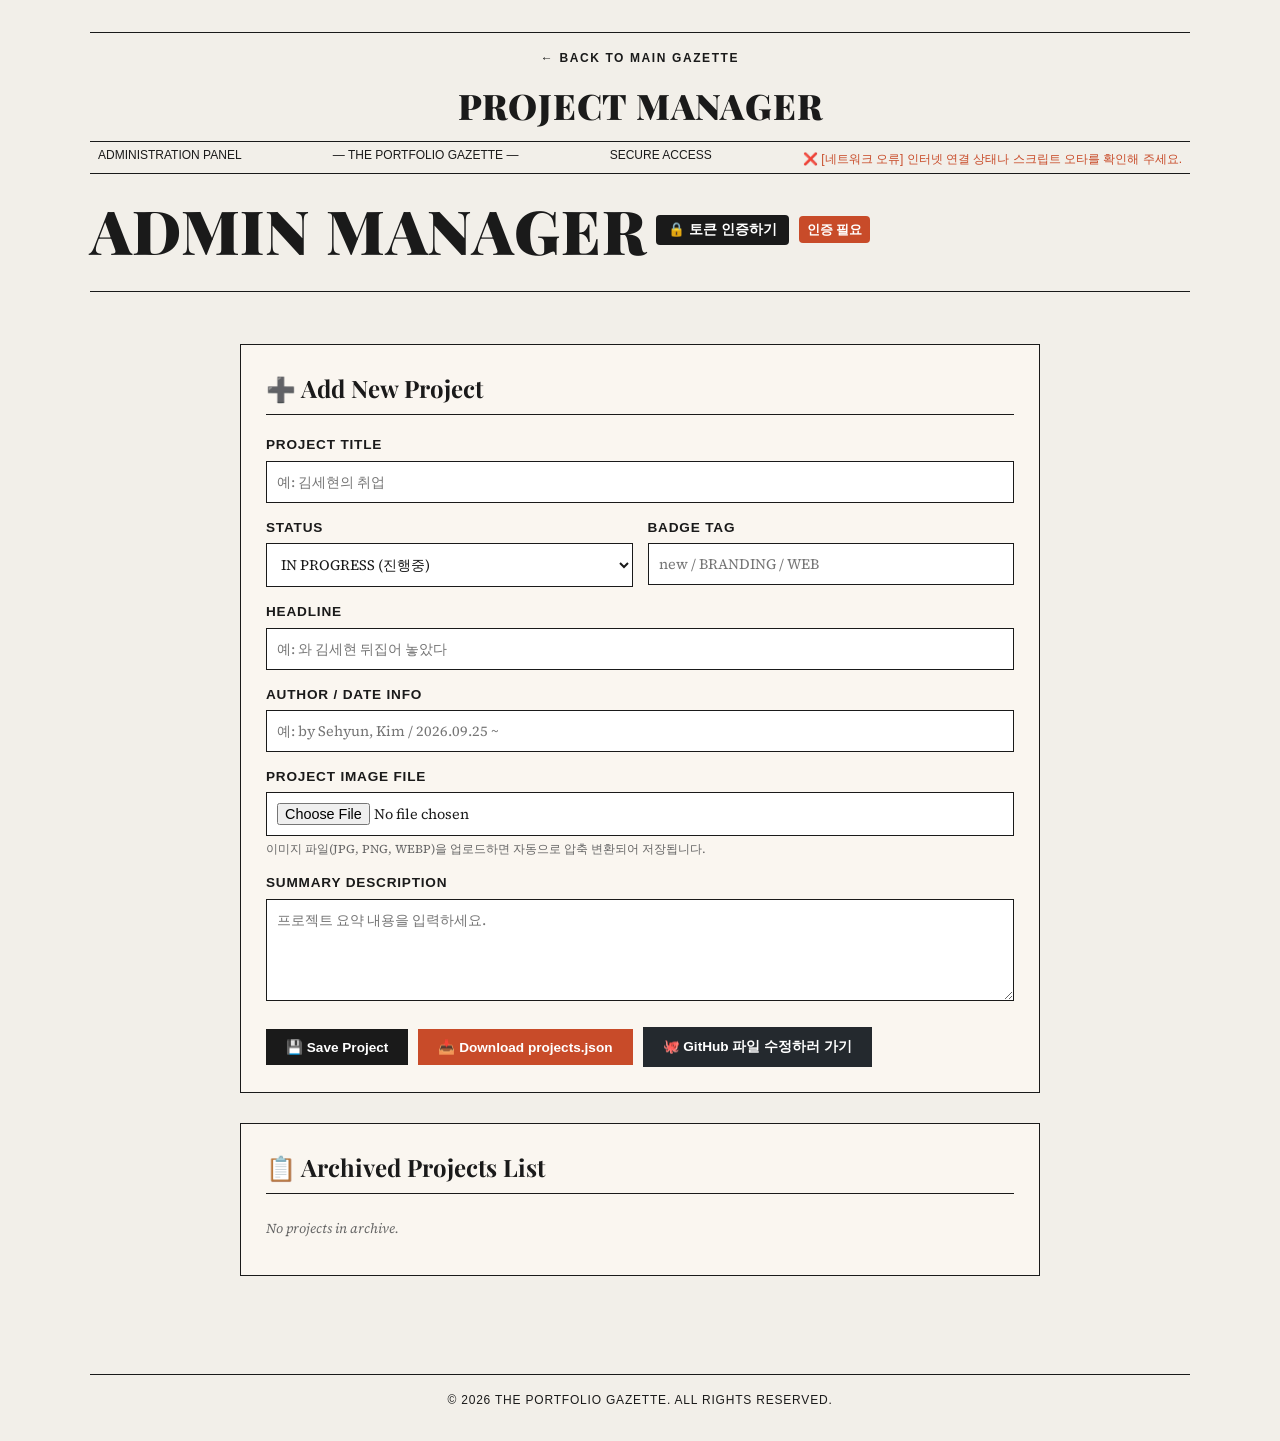
==== admin.html @ 23e29370 "Update admin.html" ====
<!DOCTYPE html>
<html lang="ko">
<head>
  <meta charset="UTF-8">
  <meta name="viewport" content="width=device-width, initial-scale=1.0">
  <title>Admin - THE PORTFOLIO GAZETTE</title>
  <!-- 기존 스타일 파일 연동 -->
  <link rel="stylesheet" href="styles/style.css">
  
  <!-- Google Fonts 연결 -->
  <link rel="preconnect" href="https://fonts.googleapis.com">
  <link rel="preconnect" href="https://fonts.gstatic.com" crossorigin>
  <link href="https://fonts.googleapis.com/css2?family=Playfair+Display:ital,wght@0,400..900;1,400..900&family=Source+Serif+4:ital,opsz,wght@0,8..60,300..800;1,8..60,300..800&display=swap" rel="stylesheet">
</head>
<body>
  <div class="gazette-container">
    <!-- 상단 헤더 -->
    <header class="gazette-header">
      <nav class="top-nav">
        <a href="index.html">&larr; BACK TO MAIN GAZETTE</a>
      </nav>
      <h1 class="main-title" style="font-size: 2.2rem;">PROJECT MANAGER</h1>
      <div class="header-meta-bar">
        <span>ADMINISTRATION PANEL</span>
        <span>— THE PORTFOLIO GAZETTE —</span>
        <span>SECURE ACCESS</span>
        <!-- admin.html 적절한 위치에 추가 -->
        <div id="debug-log" class="form-help-text">연동 상태 확인 중...</div>
      </div>
      <!-- 제목 옆에 자물쇠 인증 버튼 추가 -->
      <div style="display: flex; align-items: center; gap: 10px; margin-top: 10px;">
        <h1 class="main-title" style="margin: 0;">ADMIN MANAGER</h1>
        <button type="button" id="auth-lock-btn" class="btn" style="background: #1a1a1a; color: #fff; padding: 6px 12px; font-size: 0.85rem; border-radius: 4px; cursor: pointer;">
          🔒 토큰 인증하기
        </button>
        <span id="auth-status-badge" style="font-size: 0.8rem; padding: 4px 8px; border-radius: 4px; background: #c84b29; color: #fff; font-weight: bold;">
          인증 필요
        </span>
      </div>
    </header>

    <main class="admin-main">
      <!-- 프로젝트 추가 카드 -->
      <section class="admin-card">
        <h2 style="font-family: 'Playfair Display', serif; margin-bottom: 20px; border-bottom: 1px solid #1a1a1a; padding-bottom: 8px;">➕ Add New Project</h2>
        <form id="project-form">
          <div class="form-group">
            <label>Project Title</label>
            <input type="text" id="p-title" required placeholder="예: 김세현의 취업">
          </div>

          <div style="display:grid; grid-template-columns: 1fr 1fr; gap: 15px;">
            <div class="form-group">
              <label>Status</label>
              <select id="p-status">
                <option value="IN PROGRESS">IN PROGRESS (진행중)</option>
                <option value="COMPLETED">COMPLETED (완료)</option>
                <option value="DROPPED">DROPPED (폐기)</option>
              </select>
            </div>
            <div class="form-group">
              <label>Badge Tag</label>
              <input type="text" id="p-tag" placeholder="new / BRANDING / WEB">
            </div>
          </div>

          <div class="form-group">
            <label>Headline</label>
            <input type="text" id="p-headline" required placeholder="예: 와 김세현 뒤집어 놓았다">
          </div>

          <div class="form-group">
            <label>Author / Date Info</label>
            <input type="text" id="p-author" placeholder="예: by Sehyun, Kim / 2026.09.25 ~">
          </div>

          <!-- 기존 URL 입력 필드 대신 아래 파일 업로드 필드로 교체 -->
         <div class="form-group">
          <label for="p-image-file">Project Image File</label>
          <input type="file" id="p-image-file" accept="image/*" required>
          <small class="form-help-text">이미지 파일(JPG, PNG, WEBP)을 업로드하면 자동으로 압축 변환되어 저장됩니다.</small>
        </div>

          <div class="form-group">
            <label>Summary Description</label>
            <textarea id="p-summary" rows="4" required placeholder="프로젝트 요약 내용을 입력하세요."></textarea>
          </div>

          <div class="btn-group">
            <button type="submit" class="btn-black">💾 Save Project</button>
            <button type="button" id="export-json-btn" class="btn-orange">📥 Download projects.json</button>
            <!-- 🐙 본인의 깃허브 주소로 변경해 주세요 -->
            <a href="https://github.com/본인깃허브아이디/저장소이름/blob/main/projects.json" target="_blank" class="btn-github">🐙 GitHub 파일 수정하러 가기</a>
          </div>
        </form>
      </section>

      <!-- 기존 프로젝트 리스트 섹션 -->
      <section class="admin-card">
        <h2 style="font-family: 'Playfair Display', serif; margin-bottom: 15px; border-bottom: 1px solid #1a1a1a; padding-bottom: 8px;">📋 Archived Projects List</h2>
        <div id="admin-projects-list">
          <!-- js/admin.js가 리스트를 자동으로 채워줍니다 -->
        </div>
      </section>
    </main>

    <footer class="gazette-footer">
      <p>&copy; 2026 THE PORTFOLIO GAZETTE. ALL RIGHTS RESERVED.</p>
    </footer>
  </div>

  <script src="js/admin.js"></script>
</body>
</html>
---- styles/style.css ----
/* 기본 스타일 리셋 */
* {
    margin: 0;
    padding: 0;
    box-sizing: border-box;
}

/* 배경색 및 기본 폰트 설정 (신문 종이 느낌) */
body {
    background-color: #f2efe9;
    color: #1a1a1a;
    font-family: 'Source Serif 4', Georgia, serif;
    line-height: 1.5;
    padding: 2rem 1rem;
}

.gazette-container {
    max-width: 1100px;
    margin: 0 auto;
    background-color: #f2efe9;
}

/* 상단 네비게이션 */
.top-nav {
    display: flex;
    justify-content: center;
    gap: 2.5rem;
    padding-bottom: 0.8rem;
    font-family: sans-serif;
    font-size: 0.75rem;
    font-weight: 600;
    letter-spacing: 0.1rem;
}

.top-nav a {
    color: #1a1a1a;
    text-decoration: none;
}

.top-nav a:hover {
    text-decoration: underline;
}

/* 메인 타이틀 & 신문 헤더 */
.gazette-header {
    text-align: center;
    border-top: 1.5px solid #1a1a1a;
    border-bottom: 1.5px solid #1a1a1a;
    padding: 1rem 0;
    margin-bottom: 2rem;
}

.main-title {
    font-family: 'Playfair Display', serif;
    font-size: clamp(2rem, 5vw, 3.8rem);
    font-weight: 900;
    letter-spacing: 0.05rem;
    text-transform: uppercase;
    margin-bottom: 0.5rem;
}

.header-meta-bar {
    display: flex;
    justify-content: space-between;
    border-top: 1px solid #1a1a1a;
    border-bottom: 1px solid #1a1a1a;
    padding: 0.3rem 0.5rem;
    font-size: 0.75rem;
    font-family: sans-serif;
    text-transform: uppercase;
}

/* 메인 그리드 레이아웃 (2컬럼) */
.gazette-body {
    display: grid;
    grid-template-columns: 2fr 1fr;
    gap: 2rem;
}

/* 구분선 */
.divider {
    border: 0;
    border-top: 1px solid #ccc;
    margin: 1.5rem 0;
}

/* 프로젝트 카드리스트 */
.project-card {
    margin-bottom: 2.5rem;
    border-bottom: 1px solid #1a1a1a;
    padding-bottom: 1.5rem;
}

.project-header-bar {
    display: flex;
    justify-content: space-between;
    align-items: center;
    border-bottom: 1px solid #1a1a1a;
    padding-bottom: 0.3rem;
    margin-bottom: 1rem;
    font-weight: bold;
    font-size: 0.9rem;
}

/* 이미지 & 텍스트 나란히 배치 */
.project-content {
    display: flex;
    gap: 1.5rem;
}

.image-box {
    width: 45%;
    flex-shrink: 0;
}

.placeholder-icon {
    width: 100%;
    height: 180px;
    background-color: #dedad2;
    display: flex;
    align-items: center;
    justify-content: center;
    font-size: 2rem;
    color: #888;
    margin-bottom: 0.8rem;
}

.sub-tags {
    font-size: 0.75rem;
}

.date-info {
    margin-top: 0.5rem;
    color: #555;
    font-family: sans-serif;
    font-size: 0.7rem;
}

/* 배지 공통 스타일 */
.badge {
    color: #fff;
    padding: 0.15rem 0.6rem;
    border-radius: 10px;
    font-size: 0.65rem;
    font-family: sans-serif;
    font-weight: 700;
    letter-spacing: 0.05rem;
}

.badge-branding { background-color: #c84b29; }
.badge-editorial { background-color: #c84b29; }
.badge-web { background-color: #c84b29; }
.badge-featured { background-color: #c84b29; }

/* 텍스트 영역 */
.text-box {
    flex-grow: 1;
}

.text-box h2, .widget-text h3 {
    font-family: 'Playfair Display', serif;
    font-size: 1.6rem;
    line-height: 1.2;
    margin-bottom: 0.4rem;
}

.author {
    font-size: 0.8rem;
    font-style: italic;
    margin-bottom: 0.8rem;
    color: #444;
}

.excerpt {
    font-size: 0.85rem;
    color: #222;
    margin-bottom: 0.8rem;
    text-align: justify;
}

.read-more {
    display: inline-block;
    font-size: 0.8rem;
    font-family: sans-serif;
    font-weight: bold;
    color: #1a1a1a;
    text-decoration: none;
    margin-top: 0.5rem;
}

.read-more:hover {
    text-decoration: underline;
}

/* 사이드바 */
.sidebar-column {
    border-left: 1px solid #1a1a1a;
    padding-left: 1.5rem;
}

.sidebar-widget h4 {
    font-family: 'Playfair Display', serif;
    font-size: 1.2rem;
    margin-bottom: 0.5rem;
}

.link-list, .contact-links {
    list-style: none;
    font-size: 0.8rem;
    margin: 0.8rem 0;
}

.link-list li, .contact-links li {
    margin-bottom: 0.3rem;
}

.link-list a, .contact-links a {
    color: #1a1a1a;
    text-decoration: none;
}

.link-list a:hover, .contact-links a:hover {
    text-decoration: underline;
}

/* 푸터 */
.gazette-footer {
    margin-top: 3rem;
    border-top: 1px solid #1a1a1a;
    padding-top: 1rem;
    text-align: center;
    font-family: sans-serif;
    font-size: 0.75rem;
    letter-spacing: 0.05rem;
}

/* 반응형 설정 (모바일 환경) */
@media (max-width: 768px) {
    .gazette-body {
        grid-template-columns: 1fr;
    }
    
    .project-content {
        flex-direction: column;
    }
    
    .image-box {
        width: 100%;
    }
    
    .sidebar-column {
        border-left: none;
        border-top: 1.5px solid #1a1a1a;
        padding-left: 0;
        padding-top: 2rem;
    }
}
/* 🔍 신문 인덱스 스타일 필터 및 검색 바 */
.gazette-filter-bar {
    border-top: 2px solid #1a1a1a;
    border-bottom: 1px solid #1a1a1a;
    padding: 0.8rem 1rem;
    margin-bottom: 2rem;
    background-color: #f2efe9;
    display: flex;
    justify-content: space-between;
    align-items: center;
    flex-wrap: wrap;
    gap: 1rem;
}

.filter-title {
    font-size: 0.75rem;
    font-weight: 700;
    letter-spacing: 0.1rem;
    text-transform: uppercase;
    font-family: sans-serif;
    color: #1a1a1a;
}

.filter-controls {
    display: flex;
    gap: 0.5rem;
    align-items: center;
    flex-wrap: wrap;
}

.filter-select, .filter-input {
    padding: 0.3rem 0.6rem;
    border: 1px solid #1a1a1a;
    background: #faf6f0;
    font-family: 'Source Serif 4', Georgia, serif;
    font-size: 0.75rem;
    color: #1a1a1a;
    outline: none;
}

.filter-input {
    width: 140px;
}

.filter-select:hover, .filter-input:focus {
    background: #ffffff;
}
/* --- Admin Page Styles --- */
.admin-main {
    max-width: 800px;
    margin: 0 auto;
    padding: 20px 0;
}

.admin-card {
    background: #faf6f0;
    border: 1.5px solid #1a1a1a;
    padding: 25px;
    margin-bottom: 30px;
}

.form-group {
    margin-bottom: 15px;
}

.form-group label {
    display: block;
    font-weight: bold;
    font-size: 0.85rem;
    margin-bottom: 5px;
    font-family: sans-serif;
    text-transform: uppercase;
    letter-spacing: 0.05rem;
}

.form-group input, 
.form-group select, 
.form-group textarea {
    width: 100%;
    padding: 10px;
    border: 1px solid #1a1a1a;
    background: #fff;
    font-family: 'Source Serif 4', Georgia, serif;
    font-size: 0.9rem;
    color: #1a1a1a;
    outline: none;
}

.btn-group {
    display: flex;
    gap: 10px;
    flex-wrap: wrap;
    align-items: center;
    margin-top: 20px;
}

.btn-black {
    padding: 10px 20px;
    background: #1a1a1a;
    color: #fff;
    border: none;
    cursor: pointer;
    font-weight: bold;
    font-family: sans-serif;
    font-size: 0.85rem;
}

.btn-orange {
    padding: 10px 20px;
    background: #c84b29;
    color: #fff;
    border: none;
    cursor: pointer;
    font-weight: bold;
    font-family: sans-serif;
    font-size: 0.85rem;
}

.btn-github {
    padding: 10px 20px;
    background: #24292e;
    color: #fff;
    text-decoration: none;
    font-weight: bold;
    font-size: 0.85rem;
    display: inline-block;
    font-family: sans-serif;
}
/* ==========================================
   Detail & Edit Page Custom Styles
   ========================================== */

/* Header & Back Link */
.detail-header {
  padding: 20px;
  border-bottom: 2px solid #1a1a1a;
  margin-bottom: 30px;
}

.back-link {
  text-decoration: none;
  color: #1a1a1a;
  font-weight: bold;
}

/* Detail Main Layout */
.detail-main {
  max-width: 800px;
  margin: 0 auto;
  padding: 0 20px;
}

.detail-meta {
  display: flex;
  gap: 10px;
  align-items: center;
  margin-bottom: 10px;
}

.meta-date {
  font-size: 0.85rem;
  color: #666;
}

.detail-headline {
  font-family: 'Playfair Display', serif;
  font-size: 2.2rem;
  margin-bottom: 8px;
}

.detail-author {
  font-style: italic;
  color: #555;
  margin-bottom: 20px;
}

.detail-image-box {
  margin-bottom: 25px;
}

.detail-image {
  width: 100%;
  max-height: 450px;
  object-fit: cover;
  border-radius: 4px;
  filter: sepia(10%);
}

.detail-summary {
  font-family: 'Source Serif 4', Georgia, serif;
  font-size: 1.1rem;
  line-height: 1.8;
  color: #222;
  white-space: pre-line;
}

/* Edit & Admin Page Elements */
.image-preview-container {
  margin-bottom: 10px;
}

.image-preview {
  max-width: 200px;
  height: auto;
  border-radius: 4px;
  border: 1px solid #d8d2c6;
  display: block;
}

.form-help-text {
  color: #666;
  font-size: 0.75rem;
  display: block;
  margin-top: 4px;
}

.badge-tag-default {
  background: #1a1a1a;
  color: #fff;
}

.badge-status-default {
  background: #c84b29;
  color: #fff;
}
/* ==========================================
   Edit Page Centralized Custom Styles
   ========================================== */

/* Title & Main Container */
.edit-title {
  font-size: 2.2rem;
}

.edit-main {
  max-width: 800px;
  margin: 0 auto;
  padding: 20px 0;
}

.edit-card {
  background: #faf6f0;
  border: 1px solid #1a1a1a;
  padding: 25px;
}

.edit-card-title {
  font-family: 'Playfair Display', serif;
  margin-bottom: 20px;
}

/* Form Elements */
.form-group {
  margin-bottom: 15px;
}

.form-label {
  display: block;
  font-weight: bold;
  font-size: 0.85rem;
  margin-bottom: 5px;
  color: #1a1a1a;
}

.form-input,
.form-select,
.form-textarea {
  width: 100%;
  padding: 10px;
  border: 1px solid #ccc;
  background: #fff;
  font-family: inherit;
  font-size: 0.9rem;
  box-sizing: border-box;
}

.form-file-input {
  display: block;
  width: 100%;
  font-size: 0.85rem;
}

.form-grid-2 {
  display: grid;
  grid-template-columns: 1fr 1fr;
  gap: 15px;
  margin-bottom: 15px;
}

.form-help-text {
  color: #666;
  font-size: 0.75rem;
  display: block;
  margin-top: 4px;
}

/* Image Preview */
.image-preview-container {
  margin-bottom: 10px;
}

.image-preview {
  max-width: 200px;
  height: auto;
  border-radius: 4px;
  border: 1px solid #d8d2c6;
  display: block;
}

/* Buttons */
.form-btn-group {
  display: flex;
  gap: 10px;
  margin-top: 20px;
}

.btn {
  padding: 10px 20px;
  font-weight: bold;
  font-size: 0.9rem;
  text-decoration: none;
  display: inline-block;
  text-align: center;
  cursor: pointer;
  border: none;
}

.btn-primary {
  background: #1a1a1a;
  color: #fff;
}

.btn-secondary {
  background: #ccc;
  color: #1a1a1a;
}
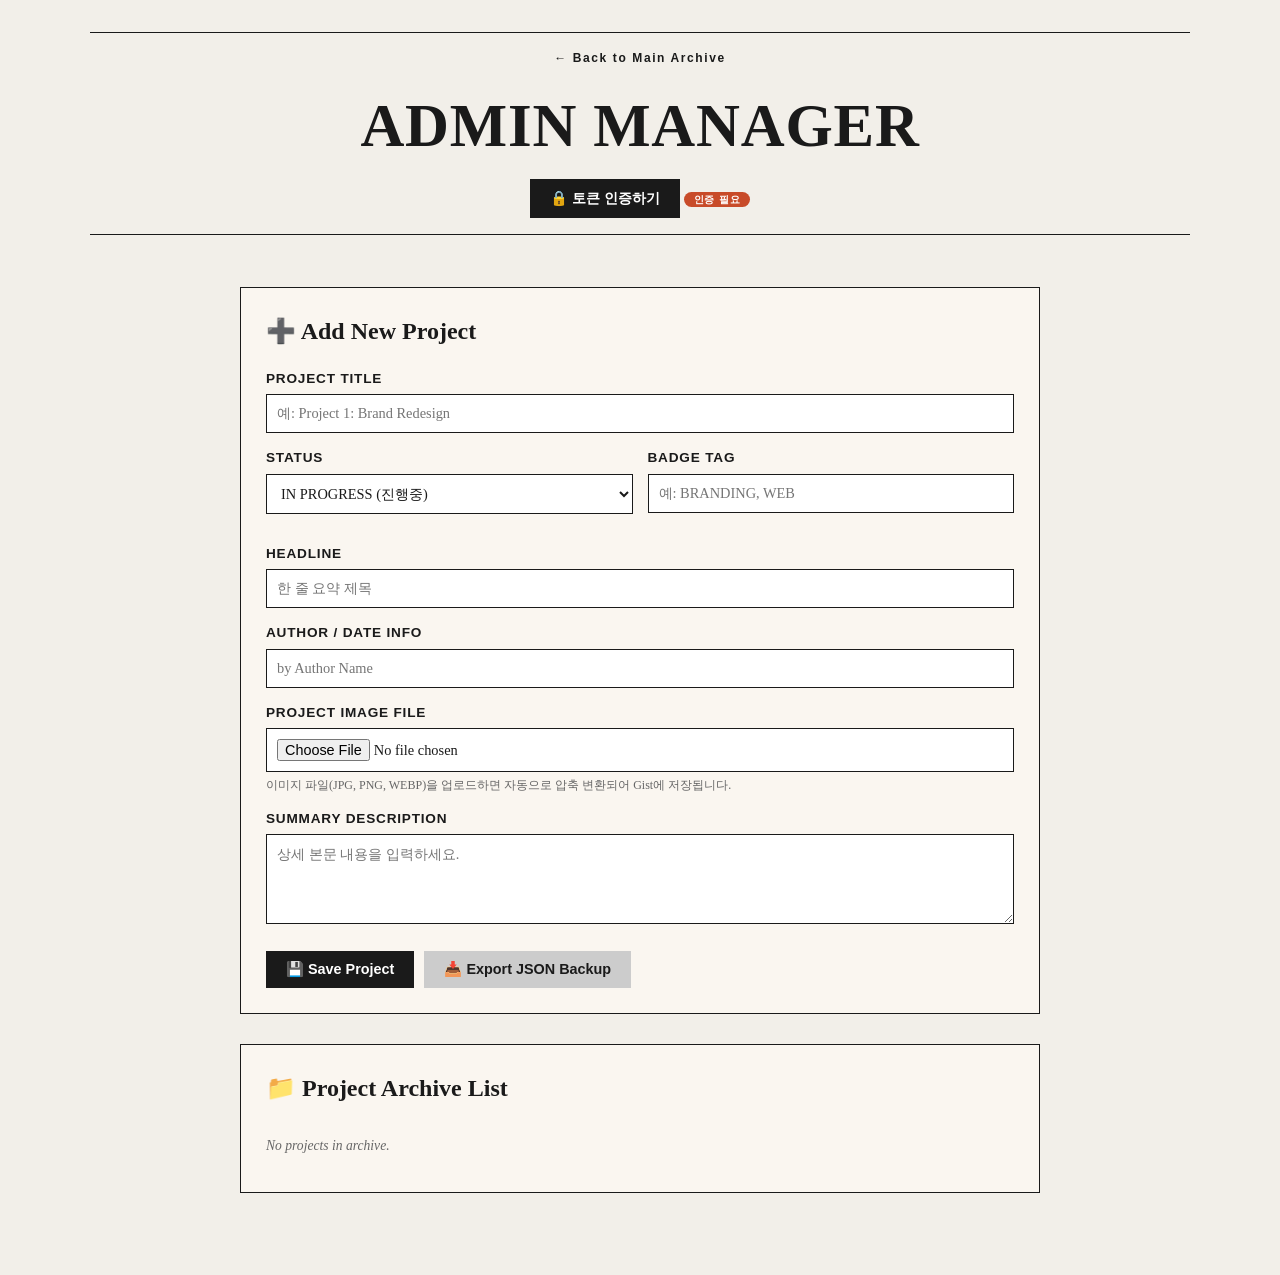
==== commit 4628fc7b: "Update admin.html" ====
--- a/admin.html
+++ b/admin.html
@@ -3,110 +3,93 @@
 <head>
   <meta charset="UTF-8">
   <meta name="viewport" content="width=device-width, initial-scale=1.0">
-  <title>Admin - THE PORTFOLIO GAZETTE</title>
-  <!-- 기존 스타일 파일 연동 -->
+  <title>Admin Manager - THE PORTFOLIO GAZETTE</title>
   <link rel="stylesheet" href="styles/style.css">
-  
-  <!-- Google Fonts 연결 -->
-  <link rel="preconnect" href="https://fonts.googleapis.com">
-  <link rel="preconnect" href="https://fonts.gstatic.com" crossorigin>
-  <link href="https://fonts.googleapis.com/css2?family=Playfair+Display:ital,wght@0,400..900;1,400..900&family=Source+Serif+4:ital,opsz,wght@0,8..60,300..800;1,8..60,300..800&display=swap" rel="stylesheet">
 </head>
 <body>
   <div class="gazette-container">
-    <!-- 상단 헤더 -->
     <header class="gazette-header">
       <nav class="top-nav">
-        <a href="index.html">&larr; BACK TO MAIN GAZETTE</a>
+        <a href="index.html" class="back-link">&larr; Back to Main Archive</a>
       </nav>
-      <h1 class="main-title" style="font-size: 2.2rem;">PROJECT MANAGER</h1>
-      <div class="header-meta-bar">
-        <span>ADMINISTRATION PANEL</span>
-        <span>— THE PORTFOLIO GAZETTE —</span>
-        <span>SECURE ACCESS</span>
-        <!-- admin.html 적절한 위치에 추가 -->
-        <div id="debug-log" class="form-help-text">연동 상태 확인 중...</div>
-      </div>
-      <!-- 제목 옆에 자물쇠 인증 버튼 추가 -->
-      <div style="display: flex; align-items: center; gap: 10px; margin-top: 10px;">
-        <h1 class="main-title" style="margin: 0;">ADMIN MANAGER</h1>
-        <button type="button" id="auth-lock-btn" class="btn" style="background: #1a1a1a; color: #fff; padding: 6px 12px; font-size: 0.85rem; border-radius: 4px; cursor: pointer;">
-          🔒 토큰 인증하기
-        </button>
-        <span id="auth-status-badge" style="font-size: 0.8rem; padding: 4px 8px; border-radius: 4px; background: #c84b29; color: #fff; font-weight: bold;">
-          인증 필요
-        </span>
+      
+      <!-- 상단 제목 및 토큰 인증 버튼 영역 -->
+      <div class="admin-auth-header">
+        <h1 class="main-title">ADMIN MANAGER</h1>
+        <div class="auth-btn-wrapper">
+          <button type="button" id="auth-lock-btn" class="btn btn-primary">
+            🔒 토큰 인증하기
+          </button>
+          <span id="auth-status-badge" class="badge auth-status-inactive">
+            인증 필요
+          </span>
+        </div>
       </div>
     </header>
 
     <main class="admin-main">
       <!-- 프로젝트 추가 카드 -->
       <section class="admin-card">
-        <h2 style="font-family: 'Playfair Display', serif; margin-bottom: 20px; border-bottom: 1px solid #1a1a1a; padding-bottom: 8px;">➕ Add New Project</h2>
-        <form id="project-form">
+        <h2 class="edit-card-title">➕ Add New Project</h2>
+
+        <form id="project-form" class="admin-form">
           <div class="form-group">
-            <label>Project Title</label>
-            <input type="text" id="p-title" required placeholder="예: 김세현의 취업">
+            <label for="p-title" class="form-label">Project Title</label>
+            <input type="text" id="p-title" class="form-input" required placeholder="예: Project 1: Brand Redesign">
           </div>
 
-          <div style="display:grid; grid-template-columns: 1fr 1fr; gap: 15px;">
+          <div class="form-grid-2">
             <div class="form-group">
-              <label>Status</label>
-              <select id="p-status">
+              <label for="p-status" class="form-label">Status</label>
+              <select id="p-status" class="form-select">
                 <option value="IN PROGRESS">IN PROGRESS (진행중)</option>
                 <option value="COMPLETED">COMPLETED (완료)</option>
                 <option value="DROPPED">DROPPED (폐기)</option>
               </select>
             </div>
             <div class="form-group">
-              <label>Badge Tag</label>
-              <input type="text" id="p-tag" placeholder="new / BRANDING / WEB">
+              <label for="p-tag" class="form-label">Badge Tag</label>
+              <input type="text" id="p-tag" class="form-input" placeholder="예: BRANDING, WEB">
             </div>
           </div>
 
           <div class="form-group">
-            <label>Headline</label>
-            <input type="text" id="p-headline" required placeholder="예: 와 김세현 뒤집어 놓았다">
+            <label for="p-headline" class="form-label">Headline</label>
+            <input type="text" id="p-headline" class="form-input" required placeholder="한 줄 요약 제목">
           </div>
 
           <div class="form-group">
-            <label>Author / Date Info</label>
-            <input type="text" id="p-author" placeholder="예: by Sehyun, Kim / 2026.09.25 ~">
+            <label for="p-author" class="form-label">Author / Date Info</label>
+            <input type="text" id="p-author" class="form-input" placeholder="by Author Name">
           </div>
 
-          <!-- 기존 URL 입력 필드 대신 아래 파일 업로드 필드로 교체 -->
-         <div class="form-group">
-          <label for="p-image-file">Project Image File</label>
-          <input type="file" id="p-image-file" accept="image/*" required>
-          <small class="form-help-text">이미지 파일(JPG, PNG, WEBP)을 업로드하면 자동으로 압축 변환되어 저장됩니다.</small>
-        </div>
+          <!-- Base64 자동 압축 파일 업로드 필드 -->
+          <div class="form-group">
+            <label for="p-image-file" class="form-label">Project Image File</label>
+            <input type="file" id="p-image-file" class="form-file-input" accept="image/*" required>
+            <small class="form-help-text">이미지 파일(JPG, PNG, WEBP)을 업로드하면 자동으로 압축 변환되어 Gist에 저장됩니다.</small>
+          </div>
 
           <div class="form-group">
-            <label>Summary Description</label>
-            <textarea id="p-summary" rows="4" required placeholder="프로젝트 요약 내용을 입력하세요."></textarea>
+            <label for="p-summary" class="form-label">Summary Description</label>
+            <textarea id="p-summary" class="form-textarea" rows="4" required placeholder="상세 본문 내용을 입력하세요."></textarea>
           </div>
 
-          <div class="btn-group">
-            <button type="submit" class="btn-black">💾 Save Project</button>
-            <button type="button" id="export-json-btn" class="btn-orange">📥 Download projects.json</button>
-            <!-- 🐙 본인의 깃허브 주소로 변경해 주세요 -->
-            <a href="https://github.com/본인깃허브아이디/저장소이름/blob/main/projects.json" target="_blank" class="btn-github">🐙 GitHub 파일 수정하러 가기</a>
+          <div class="form-btn-group">
+            <button type="submit" class="btn btn-primary">💾 Save Project</button>
+            <button type="button" id="export-json-btn" class="btn btn-secondary">📥 Export JSON Backup</button>
           </div>
         </form>
       </section>
 
-      <!-- 기존 프로젝트 리스트 섹션 -->
+      <!-- 등록된 프로젝트 목록 카드 -->
       <section class="admin-card">
-        <h2 style="font-family: 'Playfair Display', serif; margin-bottom: 15px; border-bottom: 1px solid #1a1a1a; padding-bottom: 8px;">📋 Archived Projects List</h2>
+        <h2 class="edit-card-title">📁 Project Archive List</h2>
         <div id="admin-projects-list">
-          <!-- js/admin.js가 리스트를 자동으로 채워줍니다 -->
+          <!-- js/admin.js 에서 동적 렌더링 -->
         </div>
       </section>
     </main>
-
-    <footer class="gazette-footer">
-      <p>&copy; 2026 THE PORTFOLIO GAZETTE. ALL RIGHTS RESERVED.</p>
-    </footer>
   </div>
 
   <script src="js/admin.js"></script>
--- a/styles/style.css
+++ b/styles/style.css
@@ -591,3 +591,13 @@
   background: #ccc;
   color: #1a1a1a;
 }
+/* Auth Status Badge */
+.auth-status-active {
+  background-color: #2d6a4f !important;
+  color: #fff !important;
+}
+
+.auth-status-inactive {
+  background-color: #c84b29 !important;
+  color: #fff !important;
+}
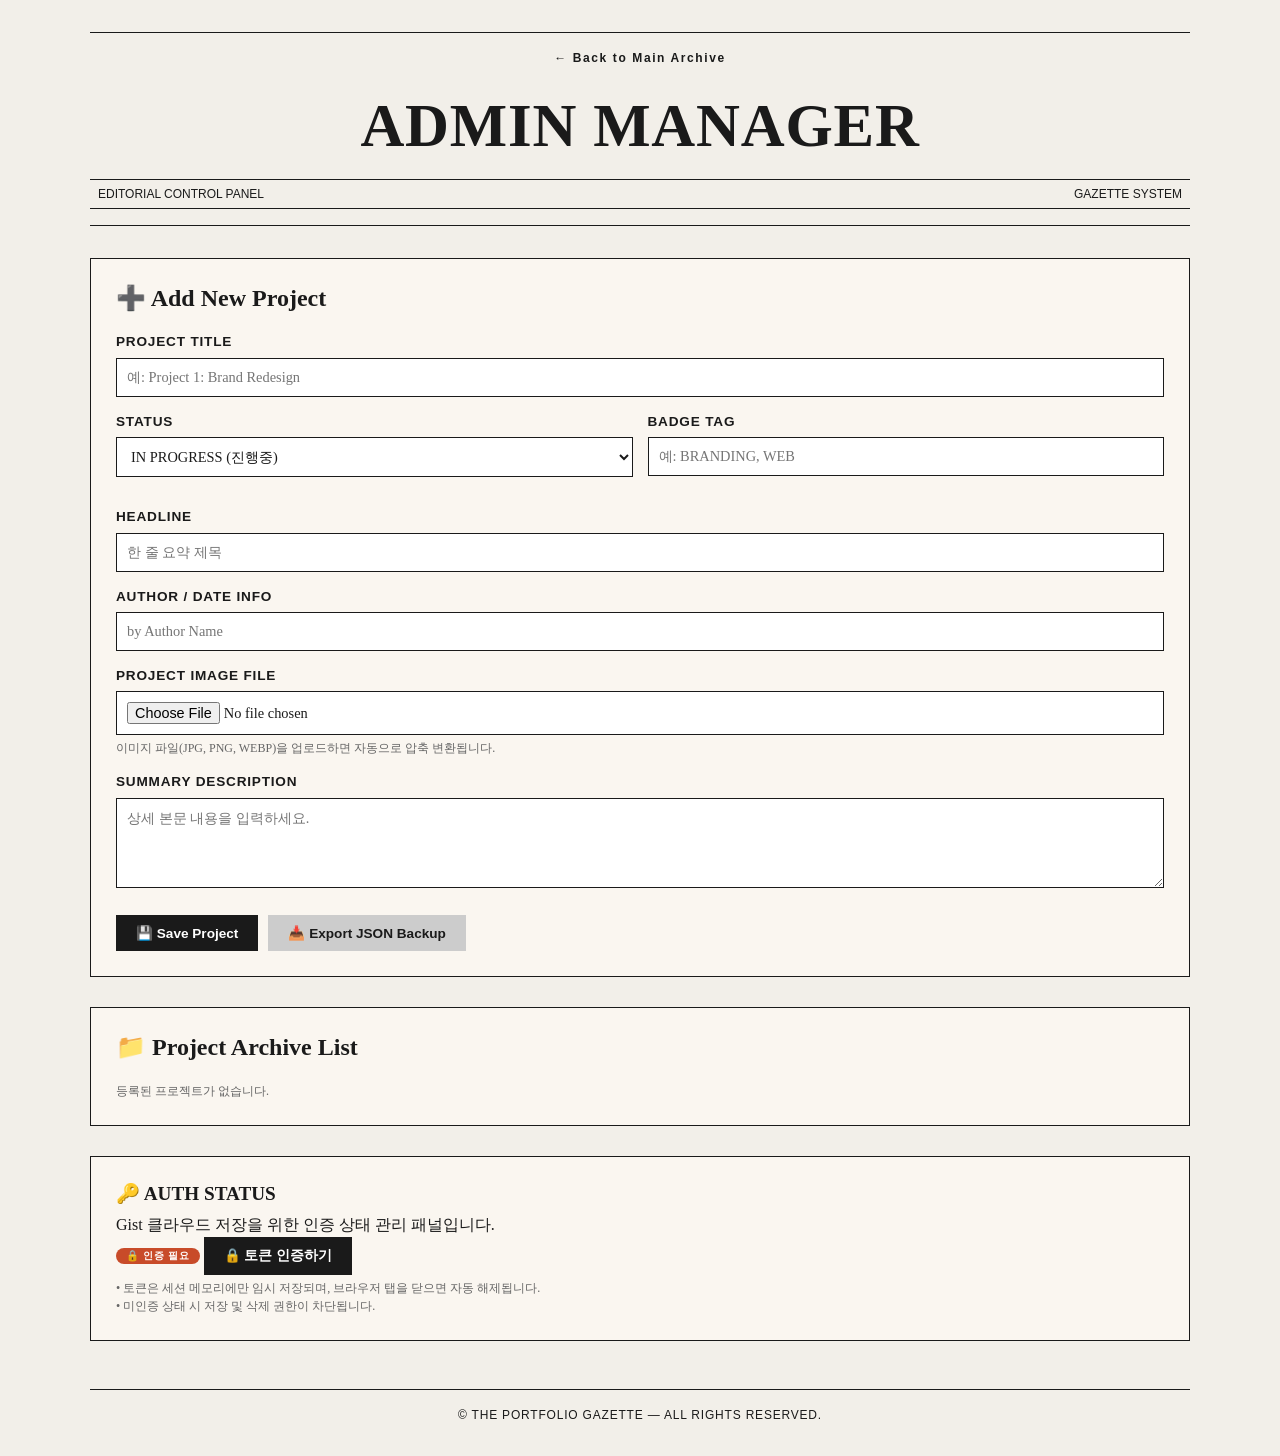
==== commit 7f26803c: "Update admin.html" ====
--- a/admin.html
+++ b/admin.html
@@ -12,84 +12,107 @@
       <nav class="top-nav">
         <a href="index.html" class="back-link">&larr; Back to Main Archive</a>
       </nav>
-      
-      <!-- 상단 제목 및 토큰 인증 버튼 영역 -->
-      <div class="admin-auth-header">
-        <h1 class="main-title">ADMIN MANAGER</h1>
-        <div class="auth-btn-wrapper">
-          <button type="button" id="auth-lock-btn" class="btn btn-primary">
-            🔒 토큰 인증하기
-          </button>
-          <span id="auth-status-badge" class="badge auth-status-inactive">
-            인증 필요
-          </span>
-        </div>
+      <h1 class="main-title">ADMIN MANAGER</h1>
+      <div class="header-meta-bar">
+        <span>EDITORIAL CONTROL PANEL</span>
+        <span>GAZETTE SYSTEM</span>
       </div>
     </header>
 
-    <main class="admin-main">
-      <!-- 프로젝트 추가 카드 -->
-      <section class="admin-card">
-        <h2 class="edit-card-title">➕ Add New Project</h2>
+    <!-- 메인 관리 영역 + 사이드바 2컬럼 그리드 -->
+    <div class="admin-layout-grid">
+      <!-- 👈 왼쪽 메인 영역 (프로젝트 등록 & 목록) -->
+      <main class="admin-main-column">
+        <!-- 프로젝트 추가 카드 -->
+        <section class="admin-card">
+          <h2 class="edit-card-title">➕ Add New Project</h2>
 
-        <form id="project-form" class="admin-form">
-          <div class="form-group">
-            <label for="p-title" class="form-label">Project Title</label>
-            <input type="text" id="p-title" class="form-input" required placeholder="예: Project 1: Brand Redesign">
+          <form id="project-form" class="admin-form">
+            <div class="form-group">
+              <label for="p-title" class="form-label">Project Title</label>
+              <input type="text" id="p-title" class="form-input" required placeholder="예: Project 1: Brand Redesign">
+            </div>
+
+            <div class="form-grid-2">
+              <div class="form-group">
+                <label for="p-status" class="form-label">Status</label>
+                <select id="p-status" class="form-select">
+                  <option value="IN PROGRESS">IN PROGRESS (진행중)</option>
+                  <option value="COMPLETED">COMPLETED (완료)</option>
+                  <option value="DROPPED">DROPPED (폐기)</option>
+                </select>
+              </div>
+              <div class="form-group">
+                <label for="p-tag" class="form-label">Badge Tag</label>
+                <input type="text" id="p-tag" class="form-input" placeholder="예: BRANDING, WEB">
+              </div>
+            </div>
+
+            <div class="form-group">
+              <label for="p-headline" class="form-label">Headline</label>
+              <input type="text" id="p-headline" class="form-input" required placeholder="한 줄 요약 제목">
+            </div>
+
+            <div class="form-group">
+              <label for="p-author" class="form-label">Author / Date Info</label>
+              <input type="text" id="p-author" class="form-input" placeholder="by Author Name">
+            </div>
+
+            <div class="form-group">
+              <label for="p-image-file" class="form-label">Project Image File</label>
+              <input type="file" id="p-image-file" class="form-file-input" accept="image/*" required>
+              <small class="form-help-text">이미지 파일(JPG, PNG, WEBP)을 업로드하면 자동으로 압축 변환됩니다.</small>
+            </div>
+
+            <div class="form-group">
+              <label for="p-summary" class="form-label">Summary Description</label>
+              <textarea id="p-summary" class="form-textarea" rows="4" required placeholder="상세 본문 내용을 입력하세요."></textarea>
+            </div>
+
+            <div class="form-btn-group">
+              <button type="submit" class="btn btn-primary">💾 Save Project</button>
+              <button type="button" id="export-json-btn" class="btn btn-secondary">📥 Export JSON Backup</button>
+            </div>
+          </form>
+        </section>
+
+        <!-- 등록된 프로젝트 목록 카드 -->
+        <section class="admin-card">
+          <h2 class="edit-card-title">📁 Project Archive List</h2>
+          <div id="admin-projects-list">
+            <!-- js/admin.js 에서 동적 렌더링 -->
+          </div>
+        </section>
+      </main>
+
+      <!-- 👉 오른쪽 사이드바 (토큰 인증 컨트롤 패널) -->
+      <aside class="admin-sidebar-column">
+        <div class="admin-card sidebar-widget">
+          <h4 class="widget-title">🔑 AUTH STATUS</h4>
+          <p class="widget-desc">Gist 클라우드 저장을 위한 인증 상태 관리 패널입니다.</p>
+          
+          <div class="sidebar-auth-box">
+            <span id="auth-status-badge" class="badge auth-status-inactive">
+              🔒 인증 필요
+            </span>
+            <button type="button" id="auth-lock-btn" class="btn btn-primary btn-block">
+              🔒 토큰 인증하기
+            </button>
           </div>
 
-          <div class="form-grid-2">
-            <div class="form-group">
-              <label for="p-status" class="form-label">Status</label>
-              <select id="p-status" class="form-select">
-                <option value="IN PROGRESS">IN PROGRESS (진행중)</option>
-                <option value="COMPLETED">COMPLETED (완료)</option>
-                <option value="DROPPED">DROPPED (폐기)</option>
-              </select>
-            </div>
-            <div class="form-group">
-              <label for="p-tag" class="form-label">Badge Tag</label>
-              <input type="text" id="p-tag" class="form-input" placeholder="예: BRANDING, WEB">
-            </div>
+          <div class="sidebar-info-box">
+            <small class="form-help-text">
+              • 토큰은 세션 메모리에만 임시 저장되며, 브라우저 탭을 닫으면 자동 해제됩니다.<br>
+              • 미인증 상태 시 저장 및 삭제 권한이 차단됩니다.
+            </small>
           </div>
+        </div>
+      </aside>
+    </div>
 
-          <div class="form-group">
-            <label for="p-headline" class="form-label">Headline</label>
-            <input type="text" id="p-headline" class="form-input" required placeholder="한 줄 요약 제목">
-          </div>
-
-          <div class="form-group">
-            <label for="p-author" class="form-label">Author / Date Info</label>
-            <input type="text" id="p-author" class="form-input" placeholder="by Author Name">
-          </div>
-
-          <!-- Base64 자동 압축 파일 업로드 필드 -->
-          <div class="form-group">
-            <label for="p-image-file" class="form-label">Project Image File</label>
-            <input type="file" id="p-image-file" class="form-file-input" accept="image/*" required>
-            <small class="form-help-text">이미지 파일(JPG, PNG, WEBP)을 업로드하면 자동으로 압축 변환되어 Gist에 저장됩니다.</small>
-          </div>
-
-          <div class="form-group">
-            <label for="p-summary" class="form-label">Summary Description</label>
-            <textarea id="p-summary" class="form-textarea" rows="4" required placeholder="상세 본문 내용을 입력하세요."></textarea>
-          </div>
-
-          <div class="form-btn-group">
-            <button type="submit" class="btn btn-primary">💾 Save Project</button>
-            <button type="button" id="export-json-btn" class="btn btn-secondary">📥 Export JSON Backup</button>
-          </div>
-        </form>
-      </section>
-
-      <!-- 등록된 프로젝트 목록 카드 -->
-      <section class="admin-card">
-        <h2 class="edit-card-title">📁 Project Archive List</h2>
-        <div id="admin-projects-list">
-          <!-- js/admin.js 에서 동적 렌더링 -->
-        </div>
-      </section>
-    </main>
+    <footer class="gazette-footer">
+      <p>© THE PORTFOLIO GAZETTE — ALL RIGHTS RESERVED.</p>
+    </footer>
   </div>
 
   <script src="js/admin.js"></script>
--- a/styles/style.css
+++ b/styles/style.css
@@ -1,417 +1,233 @@
-/* 기본 스타일 리셋 */
+/* ==========================================
+   1. Global Reset & Base Styles
+   ========================================== */
 * {
-    margin: 0;
-    padding: 0;
-    box-sizing: border-box;
-}
-
-/* 배경색 및 기본 폰트 설정 (신문 종이 느낌) */
+  margin: 0;
+  padding: 0;
+  box-sizing: border-box;
+}
+
 body {
-    background-color: #f2efe9;
-    color: #1a1a1a;
-    font-family: 'Source Serif 4', Georgia, serif;
-    line-height: 1.5;
-    padding: 2rem 1rem;
-}
-
+  background-color: #f2efe9;
+  color: #1a1a1a;
+  font-family: 'Source Serif 4', Georgia, serif;
+  line-height: 1.5;
+  padding: 2rem 1rem;
+}
+
+/* ==========================================
+   2. Layout & Header
+   ========================================== */
 .gazette-container {
-    max-width: 1100px;
-    margin: 0 auto;
-    background-color: #f2efe9;
-}
-
-/* 상단 네비게이션 */
+  max-width: 1100px;
+  margin: 0 auto;
+  background-color: #f2efe9;
+}
+
 .top-nav {
-    display: flex;
-    justify-content: center;
-    gap: 2.5rem;
-    padding-bottom: 0.8rem;
-    font-family: sans-serif;
-    font-size: 0.75rem;
-    font-weight: 600;
-    letter-spacing: 0.1rem;
-}
-
-.top-nav a {
-    color: #1a1a1a;
-    text-decoration: none;
-}
-
-.top-nav a:hover {
-    text-decoration: underline;
-}
-
-/* 메인 타이틀 & 신문 헤더 */
+  display: flex;
+  justify-content: center;
+  gap: 2.5rem;
+  padding-bottom: 0.8rem;
+  font-family: sans-serif;
+  font-size: 0.75rem;
+  font-weight: 600;
+  letter-spacing: 0.1rem;
+}
+
+.top-nav a,
+.back-link,
+.link-list a,
+.contact-links a {
+  color: #1a1a1a;
+  text-decoration: none;
+  font-weight: bold;
+}
+
+.top-nav a:hover,
+.back-link:hover,
+.link-list a:hover,
+.contact-links a:hover,
+.read-more:hover {
+  text-decoration: underline;
+}
+
 .gazette-header {
-    text-align: center;
-    border-top: 1.5px solid #1a1a1a;
-    border-bottom: 1.5px solid #1a1a1a;
-    padding: 1rem 0;
-    margin-bottom: 2rem;
-}
-
-.main-title {
-    font-family: 'Playfair Display', serif;
-    font-size: clamp(2rem, 5vw, 3.8rem);
-    font-weight: 900;
-    letter-spacing: 0.05rem;
-    text-transform: uppercase;
-    margin-bottom: 0.5rem;
-}
-
-.header-meta-bar {
-    display: flex;
-    justify-content: space-between;
-    border-top: 1px solid #1a1a1a;
-    border-bottom: 1px solid #1a1a1a;
-    padding: 0.3rem 0.5rem;
-    font-size: 0.75rem;
-    font-family: sans-serif;
-    text-transform: uppercase;
-}
-
-/* 메인 그리드 레이아웃 (2컬럼) */
-.gazette-body {
-    display: grid;
-    grid-template-columns: 2fr 1fr;
-    gap: 2rem;
-}
-
-/* 구분선 */
-.divider {
-    border: 0;
-    border-top: 1px solid #ccc;
-    margin: 1.5rem 0;
-}
-
-/* 프로젝트 카드리스트 */
-.project-card {
-    margin-bottom: 2.5rem;
-    border-bottom: 1px solid #1a1a1a;
-    padding-bottom: 1.5rem;
-}
-
-.project-header-bar {
-    display: flex;
-    justify-content: space-between;
-    align-items: center;
-    border-bottom: 1px solid #1a1a1a;
-    padding-bottom: 0.3rem;
-    margin-bottom: 1rem;
-    font-weight: bold;
-    font-size: 0.9rem;
-}
-
-/* 이미지 & 텍스트 나란히 배치 */
-.project-content {
-    display: flex;
-    gap: 1.5rem;
-}
-
-.image-box {
-    width: 45%;
-    flex-shrink: 0;
-}
-
-.placeholder-icon {
-    width: 100%;
-    height: 180px;
-    background-color: #dedad2;
-    display: flex;
-    align-items: center;
-    justify-content: center;
-    font-size: 2rem;
-    color: #888;
-    margin-bottom: 0.8rem;
-}
-
-.sub-tags {
-    font-size: 0.75rem;
-}
-
-.date-info {
-    margin-top: 0.5rem;
-    color: #555;
-    font-family: sans-serif;
-    font-size: 0.7rem;
-}
-
-/* 배지 공통 스타일 */
-.badge {
-    color: #fff;
-    padding: 0.15rem 0.6rem;
-    border-radius: 10px;
-    font-size: 0.65rem;
-    font-family: sans-serif;
-    font-weight: 700;
-    letter-spacing: 0.05rem;
-}
-
-.badge-branding { background-color: #c84b29; }
-.badge-editorial { background-color: #c84b29; }
-.badge-web { background-color: #c84b29; }
-.badge-featured { background-color: #c84b29; }
-
-/* 텍스트 영역 */
-.text-box {
-    flex-grow: 1;
-}
-
-.text-box h2, .widget-text h3 {
-    font-family: 'Playfair Display', serif;
-    font-size: 1.6rem;
-    line-height: 1.2;
-    margin-bottom: 0.4rem;
-}
-
-.author {
-    font-size: 0.8rem;
-    font-style: italic;
-    margin-bottom: 0.8rem;
-    color: #444;
-}
-
-.excerpt {
-    font-size: 0.85rem;
-    color: #222;
-    margin-bottom: 0.8rem;
-    text-align: justify;
-}
-
-.read-more {
-    display: inline-block;
-    font-size: 0.8rem;
-    font-family: sans-serif;
-    font-weight: bold;
-    color: #1a1a1a;
-    text-decoration: none;
-    margin-top: 0.5rem;
-}
-
-.read-more:hover {
-    text-decoration: underline;
-}
-
-/* 사이드바 */
-.sidebar-column {
-    border-left: 1px solid #1a1a1a;
-    padding-left: 1.5rem;
-}
-
-.sidebar-widget h4 {
-    font-family: 'Playfair Display', serif;
-    font-size: 1.2rem;
-    margin-bottom: 0.5rem;
-}
-
-.link-list, .contact-links {
-    list-style: none;
-    font-size: 0.8rem;
-    margin: 0.8rem 0;
-}
-
-.link-list li, .contact-links li {
-    margin-bottom: 0.3rem;
-}
-
-.link-list a, .contact-links a {
-    color: #1a1a1a;
-    text-decoration: none;
-}
-
-.link-list a:hover, .contact-links a:hover {
-    text-decoration: underline;
-}
-
-/* 푸터 */
-.gazette-footer {
-    margin-top: 3rem;
-    border-top: 1px solid #1a1a1a;
-    padding-top: 1rem;
-    text-align: center;
-    font-family: sans-serif;
-    font-size: 0.75rem;
-    letter-spacing: 0.05rem;
-}
-
-/* 반응형 설정 (모바일 환경) */
-@media (max-width: 768px) {
-    .gazette-body {
-        grid-template-columns: 1fr;
-    }
-    
-    .project-content {
-        flex-direction: column;
-    }
-    
-    .image-box {
-        width: 100%;
-    }
-    
-    .sidebar-column {
-        border-left: none;
-        border-top: 1.5px solid #1a1a1a;
-        padding-left: 0;
-        padding-top: 2rem;
-    }
-}
-/* 🔍 신문 인덱스 스타일 필터 및 검색 바 */
-.gazette-filter-bar {
-    border-top: 2px solid #1a1a1a;
-    border-bottom: 1px solid #1a1a1a;
-    padding: 0.8rem 1rem;
-    margin-bottom: 2rem;
-    background-color: #f2efe9;
-    display: flex;
-    justify-content: space-between;
-    align-items: center;
-    flex-wrap: wrap;
-    gap: 1rem;
-}
-
-.filter-title {
-    font-size: 0.75rem;
-    font-weight: 700;
-    letter-spacing: 0.1rem;
-    text-transform: uppercase;
-    font-family: sans-serif;
-    color: #1a1a1a;
-}
-
-.filter-controls {
-    display: flex;
-    gap: 0.5rem;
-    align-items: center;
-    flex-wrap: wrap;
-}
-
-.filter-select, .filter-input {
-    padding: 0.3rem 0.6rem;
-    border: 1px solid #1a1a1a;
-    background: #faf6f0;
-    font-family: 'Source Serif 4', Georgia, serif;
-    font-size: 0.75rem;
-    color: #1a1a1a;
-    outline: none;
-}
-
-.filter-input {
-    width: 140px;
-}
-
-.filter-select:hover, .filter-input:focus {
-    background: #ffffff;
-}
-/* --- Admin Page Styles --- */
-.admin-main {
-    max-width: 800px;
-    margin: 0 auto;
-    padding: 20px 0;
-}
-
-.admin-card {
-    background: #faf6f0;
-    border: 1.5px solid #1a1a1a;
-    padding: 25px;
-    margin-bottom: 30px;
-}
-
-.form-group {
-    margin-bottom: 15px;
-}
-
-.form-group label {
-    display: block;
-    font-weight: bold;
-    font-size: 0.85rem;
-    margin-bottom: 5px;
-    font-family: sans-serif;
-    text-transform: uppercase;
-    letter-spacing: 0.05rem;
-}
-
-.form-group input, 
-.form-group select, 
-.form-group textarea {
-    width: 100%;
-    padding: 10px;
-    border: 1px solid #1a1a1a;
-    background: #fff;
-    font-family: 'Source Serif 4', Georgia, serif;
-    font-size: 0.9rem;
-    color: #1a1a1a;
-    outline: none;
-}
-
-.btn-group {
-    display: flex;
-    gap: 10px;
-    flex-wrap: wrap;
-    align-items: center;
-    margin-top: 20px;
-}
-
-.btn-black {
-    padding: 10px 20px;
-    background: #1a1a1a;
-    color: #fff;
-    border: none;
-    cursor: pointer;
-    font-weight: bold;
-    font-family: sans-serif;
-    font-size: 0.85rem;
-}
-
-.btn-orange {
-    padding: 10px 20px;
-    background: #c84b29;
-    color: #fff;
-    border: none;
-    cursor: pointer;
-    font-weight: bold;
-    font-family: sans-serif;
-    font-size: 0.85rem;
-}
-
-.btn-github {
-    padding: 10px 20px;
-    background: #24292e;
-    color: #fff;
-    text-decoration: none;
-    font-weight: bold;
-    font-size: 0.85rem;
-    display: inline-block;
-    font-family: sans-serif;
-}
-/* ==========================================
-   Detail & Edit Page Custom Styles
-   ========================================== */
-
-/* Header & Back Link */
+  text-align: center;
+  border-top: 1.5px solid #1a1a1a;
+  border-bottom: 1.5px solid #1a1a1a;
+  padding: 1rem 0;
+  margin-bottom: 2rem;
+}
+
 .detail-header {
   padding: 20px;
   border-bottom: 2px solid #1a1a1a;
   margin-bottom: 30px;
 }
 
-.back-link {
-  text-decoration: none;
-  color: #1a1a1a;
-  font-weight: bold;
-}
-
-/* Detail Main Layout */
+.main-title {
+  font-family: 'Playfair Display', serif;
+  font-size: clamp(2rem, 5vw, 3.8rem);
+  font-weight: 900;
+  letter-spacing: 0.05rem;
+  text-transform: uppercase;
+  margin-bottom: 0.5rem;
+}
+
+.edit-title {
+  font-size: 2.2rem;
+}
+
+.header-meta-bar {
+  display: flex;
+  justify-content: space-between;
+  border-top: 1px solid #1a1a1a;
+  border-bottom: 1px solid #1a1a1a;
+  padding: 0.3rem 0.5rem;
+  font-size: 0.75rem;
+  font-family: sans-serif;
+  text-transform: uppercase;
+}
+
+/* Admin Auth Header Layout */
+.admin-auth-header {
+  display: flex;
+  align-items: center;
+  justify-content: space-between;
+  flex-wrap: wrap;
+  gap: 15px;
+  margin-top: 10px;
+  padding-bottom: 15px;
+  border-bottom: 1px solid #d8d2c6;
+}
+
+.auth-btn-wrapper {
+  display: flex;
+  align-items: center;
+  gap: 10px;
+}
+
+/* ==========================================
+   3. Main Content & Grid Layouts
+   ========================================== */
+.gazette-body {
+  display: grid;
+  grid-template-columns: 2fr 1fr;
+  gap: 2rem;
+}
+
+.admin-main,
+.edit-main,
 .detail-main {
   max-width: 800px;
   margin: 0 auto;
+  padding: 20px 0;
+}
+
+.detail-main {
   padding: 0 20px;
 }
 
-.detail-meta {
-  display: flex;
-  gap: 10px;
-  align-items: center;
-  margin-bottom: 10px;
+.admin-card,
+.edit-card {
+  background: #faf6f0;
+  border: 1.5px solid #1a1a1a;
+  padding: 25px;
+  margin-bottom: 30px;
+}
+
+.edit-card {
+  border-width: 1px;
+}
+
+.divider {
+  border: 0;
+  border-top: 1px solid #ccc;
+  margin: 1.5rem 0;
+}
+
+/* Filter Bar */
+.gazette-filter-bar {
+  border-top: 2px solid #1a1a1a;
+  border-bottom: 1px solid #1a1a1a;
+  padding: 0.8rem 1rem;
+  margin-bottom: 2rem;
+  background-color: #f2efe9;
+  display: flex;
+  justify-content: space-between;
+  align-items: center;
+  flex-wrap: wrap;
+  gap: 1rem;
+}
+
+.filter-title {
+  font-size: 0.75rem;
+  font-weight: 700;
+  letter-spacing: 0.1rem;
+  text-transform: uppercase;
+  font-family: sans-serif;
+  color: #1a1a1a;
+}
+
+.filter-controls {
+  display: flex;
+  gap: 0.5rem;
+  align-items: center;
+  flex-wrap: wrap;
+}
+
+/* ==========================================
+   4. Project Cards & Article Components
+   ========================================== */
+.project-card {
+  margin-bottom: 2.5rem;
+  border-bottom: 1px solid #1a1a1a;
+  padding-bottom: 1.5rem;
+}
+
+.project-header-bar {
+  display: flex;
+  justify-content: space-between;
+  align-items: center;
+  border-bottom: 1px solid #1a1a1a;
+  padding-bottom: 0.3rem;
+  margin-bottom: 1rem;
+  font-weight: bold;
+  font-size: 0.9rem;
+}
+
+.project-content {
+  display: flex;
+  gap: 1.5rem;
+}
+
+.image-box {
+  width: 45%;
+  flex-shrink: 0;
+}
+
+.placeholder-icon {
+  width: 100%;
+  height: 180px;
+  background-color: #dedad2;
+  display: flex;
+  align-items: center;
+  justify-content: center;
+  font-size: 2rem;
+  color: #888;
+  margin-bottom: 0.8rem;
+}
+
+.sub-tags {
+  font-size: 0.75rem;
+}
+
+.date-info,
+.meta-date {
+  color: #555;
+  font-family: sans-serif;
+  font-size: 0.7rem;
 }
 
 .meta-date {
@@ -419,16 +235,71 @@
   color: #666;
 }
 
+/* Detail Article Elements */
+.detail-meta {
+  display: flex;
+  gap: 10px;
+  align-items: center;
+  margin-bottom: 10px;
+}
+
+.detail-headline,
+.text-box h2,
+.widget-text h3,
+.sidebar-widget h4,
+.edit-card-title {
+  font-family: 'Playfair Display', serif;
+  line-height: 1.2;
+}
+
 .detail-headline {
-  font-family: 'Playfair Display', serif;
   font-size: 2.2rem;
   margin-bottom: 8px;
 }
 
+.text-box h2,
+.widget-text h3 {
+  font-size: 1.6rem;
+  margin-bottom: 0.4rem;
+}
+
+.sidebar-widget h4 {
+  font-size: 1.2rem;
+  margin-bottom: 0.5rem;
+}
+
+.edit-card-title {
+  margin-bottom: 20px;
+}
+
+.author,
 .detail-author {
   font-style: italic;
+  color: #444;
+  margin-bottom: 0.8rem;
+  font-size: 0.8rem;
+}
+
+.detail-author {
   color: #555;
   margin-bottom: 20px;
+}
+
+.excerpt {
+  font-size: 0.85rem;
+  color: #222;
+  margin-bottom: 0.8rem;
+  text-align: justify;
+}
+
+.read-more {
+  display: inline-block;
+  font-size: 0.8rem;
+  font-family: sans-serif;
+  font-weight: bold;
+  color: #1a1a1a;
+  text-decoration: none;
+  margin-top: 0.5rem;
 }
 
 .detail-image-box {
@@ -451,7 +322,115 @@
   white-space: pre-line;
 }
 
-/* Edit & Admin Page Elements */
+/* Badges */
+.badge {
+  color: #fff;
+  padding: 0.15rem 0.6rem;
+  border-radius: 10px;
+  font-size: 0.65rem;
+  font-family: sans-serif;
+  font-weight: 700;
+  letter-spacing: 0.05rem;
+}
+
+.badge-branding,
+.badge-editorial,
+.badge-web,
+.badge-featured,
+.badge-status-default {
+  background-color: #c84b29;
+}
+
+.badge-tag-default {
+  background-color: #1a1a1a;
+}
+
+/* Auth Badges */
+.auth-status-active {
+  background-color: #2d6a4f !important;
+  color: #fff !important;
+}
+
+.auth-status-inactive {
+  background-color: #c84b29 !important;
+  color: #fff !important;
+}
+
+/* ==========================================
+   5. Form Controls & Buttons
+   ========================================== */
+.form-group {
+  margin-bottom: 15px;
+}
+
+.form-group label,
+.form-label {
+  display: block;
+  font-weight: bold;
+  font-size: 0.85rem;
+  margin-bottom: 5px;
+  font-family: sans-serif;
+  text-transform: uppercase;
+  letter-spacing: 0.05rem;
+  color: #1a1a1a;
+}
+
+.form-group input,
+.form-group select,
+.form-group textarea,
+.form-input,
+.form-select,
+.form-textarea,
+.filter-select,
+.filter-input {
+  width: 100%;
+  padding: 10px;
+  border: 1px solid #1a1a1a;
+  background: #fff;
+  font-family: 'Source Serif 4', Georgia, serif;
+  font-size: 0.9rem;
+  color: #1a1a1a;
+  outline: none;
+  box-sizing: border-box;
+}
+
+.filter-select,
+.filter-input {
+  padding: 0.3rem 0.6rem;
+  background: #faf6f0;
+  font-size: 0.75rem;
+  width: auto;
+}
+
+.filter-input {
+  width: 140px;
+}
+
+.filter-select:hover,
+.filter-input:focus {
+  background: #ffffff;
+}
+
+.form-file-input {
+  display: block;
+  width: 100%;
+  font-size: 0.85rem;
+}
+
+.form-grid-2 {
+  display: grid;
+  grid-template-columns: 1fr 1fr;
+  gap: 15px;
+  margin-bottom: 15px;
+}
+
+.form-help-text {
+  color: #666;
+  font-size: 0.75rem;
+  display: block;
+  margin-top: 4px;
+}
+
 .image-preview-container {
   margin-bottom: 10px;
 }
@@ -464,117 +443,26 @@
   display: block;
 }
 
-.form-help-text {
-  color: #666;
-  font-size: 0.75rem;
-  display: block;
-  margin-top: 4px;
-}
-
-.badge-tag-default {
-  background: #1a1a1a;
-  color: #fff;
-}
-
-.badge-status-default {
-  background: #c84b29;
-  color: #fff;
-}
-/* ==========================================
-   Edit Page Centralized Custom Styles
-   ========================================== */
-
-/* Title & Main Container */
-.edit-title {
-  font-size: 2.2rem;
-}
-
-.edit-main {
-  max-width: 800px;
-  margin: 0 auto;
-  padding: 20px 0;
-}
-
-.edit-card {
-  background: #faf6f0;
-  border: 1px solid #1a1a1a;
-  padding: 25px;
-}
-
-.edit-card-title {
-  font-family: 'Playfair Display', serif;
-  margin-bottom: 20px;
-}
-
-/* Form Elements */
-.form-group {
-  margin-bottom: 15px;
-}
-
-.form-label {
-  display: block;
-  font-weight: bold;
+/* Buttons */
+.btn-group,
+.form-btn-group {
+  display: flex;
+  gap: 10px;
+  flex-wrap: wrap;
+  align-items: center;
+  margin-top: 20px;
+}
+
+.btn,
+.btn-black,
+.btn-orange,
+.btn-github,
+.btn-primary,
+.btn-secondary {
+  padding: 10px 20px;
+  font-weight: bold;
+  font-family: sans-serif;
   font-size: 0.85rem;
-  margin-bottom: 5px;
-  color: #1a1a1a;
-}
-
-.form-input,
-.form-select,
-.form-textarea {
-  width: 100%;
-  padding: 10px;
-  border: 1px solid #ccc;
-  background: #fff;
-  font-family: inherit;
-  font-size: 0.9rem;
-  box-sizing: border-box;
-}
-
-.form-file-input {
-  display: block;
-  width: 100%;
-  font-size: 0.85rem;
-}
-
-.form-grid-2 {
-  display: grid;
-  grid-template-columns: 1fr 1fr;
-  gap: 15px;
-  margin-bottom: 15px;
-}
-
-.form-help-text {
-  color: #666;
-  font-size: 0.75rem;
-  display: block;
-  margin-top: 4px;
-}
-
-/* Image Preview */
-.image-preview-container {
-  margin-bottom: 10px;
-}
-
-.image-preview {
-  max-width: 200px;
-  height: auto;
-  border-radius: 4px;
-  border: 1px solid #d8d2c6;
-  display: block;
-}
-
-/* Buttons */
-.form-btn-group {
-  display: flex;
-  gap: 10px;
-  margin-top: 20px;
-}
-
-.btn {
-  padding: 10px 20px;
-  font-weight: bold;
-  font-size: 0.9rem;
   text-decoration: none;
   display: inline-block;
   text-align: center;
@@ -582,22 +470,207 @@
   border: none;
 }
 
+.btn-black,
 .btn-primary {
   background: #1a1a1a;
   color: #fff;
 }
 
+.btn-orange {
+  background: #c84b29;
+  color: #fff;
+}
+
+.btn-github {
+  background: #24292e;
+  color: #fff;
+}
+
 .btn-secondary {
   background: #ccc;
   color: #1a1a1a;
 }
-/* Auth Status Badge */
-.auth-status-active {
-  background-color: #2d6a4f !important;
-  color: #fff !important;
-}
-
-.auth-status-inactive {
-  background-color: #c84b29 !important;
-  color: #fff !important;
-}
+
+/* ==========================================
+   6. Sidebar, Footer & Responsive
+   ========================================== */
+.sidebar-column {
+  border-left: 1px solid #1a1a1a;
+  padding-left: 1.5rem;
+}
+
+.link-list,
+.contact-links {
+  list-style: none;
+  font-size: 0.8rem;
+  margin: 0.8rem 0;
+}
+
+.link-list li,
+.contact-links li {
+  margin-bottom: 0.3rem;
+}
+
+.gazette-footer {
+  margin-top: 3rem;
+  border-top: 1px solid #1a1a1a;
+  padding-top: 1rem;
+  text-align: center;
+  font-family: sans-serif;
+  font-size: 0.75rem;
+  letter-spacing: 0.05rem;
+}
+
+@media (max-width: 768px) {
+  .gazette-body {
+    grid-template-columns: 1fr;
+  }
+
+  .project-content {
+    flex-direction: column;
+  }
+
+  .image-box {
+    width: 100%;
+  }
+
+  .sidebar-column {
+    border-left: none;
+    border-top: 1.5px solid #1a1a1a;
+    padding-left: 0;
+    padding-top: 2rem;
+  }
+}
+/* ==========================================
+   Detail Article Custom & Nav Styles
+   ========================================== */
+
+/* 2. Drop Cap (기사 본문 첫 글자 신문체 대문자 강조) */
+.detail-summary::first-letter {
+  font-family: 'Playfair Display', serif;
+  float: left;
+  font-size: 3.5rem;
+  line-height: 0.8;
+  padding-top: 4px;
+  padding-right: 8px;
+  padding-bottom: 2px;
+  font-weight: bold;
+  color: #1a1a1a;
+}
+
+/* 3. Gazette Article Navigation (이전글/다음글) */
+.article-nav-section {
+  margin-top: 3rem;
+  border-top: 2px solid #1a1a1a;
+  border-bottom: 1px solid #1a1a1a;
+  padding: 1.5rem 0;
+}
+
+.nav-section-title,
+.related-section-title {
+  font-family: sans-serif;
+  font-size: 0.8rem;
+  font-weight: bold;
+  letter-spacing: 0.1rem;
+  text-transform: uppercase;
+  margin-bottom: 1rem;
+  text-align: center;
+  color: #1a1a1a;
+}
+
+.article-nav-grid {
+  display: grid;
+  grid-template-columns: 1fr 1fr;
+  gap: 1.5rem;
+}
+
+.nav-box {
+  padding: 12px 15px;
+  background: #faf6f0;
+  border: 1px solid #1a1a1a;
+  transition: background 0.2s;
+}
+
+.nav-box a {
+  text-decoration: none;
+  color: inherit;
+  display: block;
+}
+
+.nav-box:hover {
+  background: #ffffff;
+}
+
+.nav-label {
+  font-size: 0.7rem;
+  font-family: sans-serif;
+  font-weight: bold;
+  color: #c84b29;
+  display: block;
+  margin-bottom: 4px;
+}
+
+.nav-title {
+  font-family: 'Playfair Display', serif;
+  font-size: 0.95rem;
+  font-weight: bold;
+  color: #1a1a1a;
+  white-space: nowrap;
+  overflow: hidden;
+  text-overflow: ellipsis;
+}
+
+/* 4. Related Projects (연관 아티클 추천) */
+.related-section {
+  margin-top: 2.5rem;
+  margin-bottom: 2rem;
+}
+
+.related-grid {
+  display: grid;
+  grid-template-columns: 1fr 1fr;
+  gap: 1.5rem;
+}
+
+.related-card {
+  background: #faf6f0;
+  border: 1px solid #1a1a1a;
+  padding: 12px;
+  display: flex;
+  flex-direction: column;
+  gap: 8px;
+}
+
+.related-card img {
+  width: 100%;
+  height: 120px;
+  object-fit: cover;
+  filter: sepia(10%);
+}
+
+.related-card h4 {
+  font-family: 'Playfair Display', serif;
+  font-size: 0.95rem;
+  margin: 0;
+  color: #1a1a1a;
+}
+
+.related-card a {
+  font-size: 0.75rem;
+  font-family: sans-serif;
+  font-weight: bold;
+  color: #1a1a1a;
+  text-decoration: none;
+  margin-top: auto;
+}
+
+.related-card a:hover {
+  text-decoration: underline;
+}
+
+@media (max-width: 600px) {
+  .article-nav-grid,
+  .related-grid {
+    grid-template-columns: 1fr;
+  }
+}
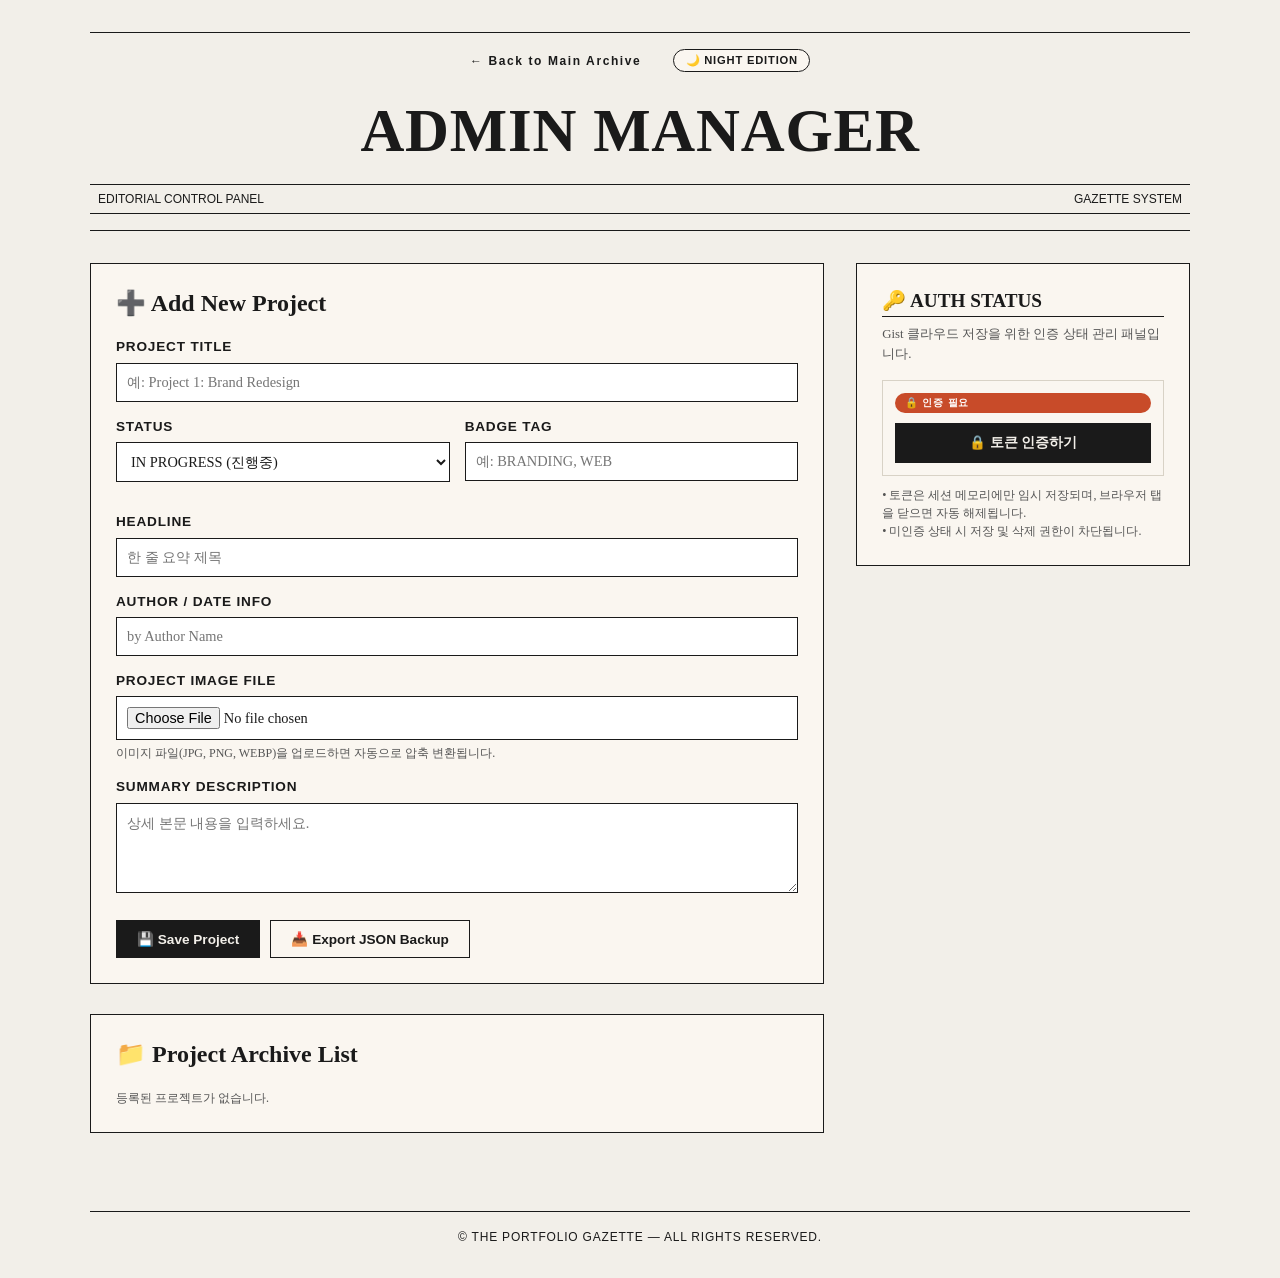
==== commit 3329d5db: "Update admin.html" ====
--- a/admin.html
+++ b/admin.html
@@ -114,7 +114,9 @@
       <p>© THE PORTFOLIO GAZETTE — ALL RIGHTS RESERVED.</p>
     </footer>
   </div>
-
+<!-- 기존 각 페이지 전용 JS 앞에 테마 스크립트 연결 -->
+  <script src="js/theme.js"></script>
   <script src="js/admin.js"></script>
+  
 </body>
 </html>
--- a/styles/style.css
+++ b/styles/style.css
@@ -1,15 +1,46 @@
 /* ==========================================
-   1. Global Reset & Base Styles
+   1. Theme Variables & Global Reset
    ========================================== */
+:root {
+  --bg-color: #f2efe9;
+  --bg-card: #faf6f0;
+  --bg-input: #ffffff;
+  --text-main: #1a1a1a;
+  --text-muted: #555555;
+  --border-color: #1a1a1a;
+  --border-subtle: #d8d2c6;
+  --accent-orange: #c84b29;
+  --accent-green: #2d6a4f;
+  --accent-gray: #6c757d;
+  --shadow-color: rgba(0, 0, 0, 0.08);
+}
+
+/* 🌙 Night Gazette (다크 모드 변수) */
+body.dark-mode {
+  --bg-color: #1a1c1e;
+  --bg-card: #232629;
+  --bg-input: #2d3135;
+  --text-main: #e8e6e3;
+  --text-muted: #a0a5aa;
+  --border-color: #e8e6e3;
+  --border-subtle: #3e4347;
+  --shadow-color: rgba(0, 0, 0, 0.3);
+}
+
+html {
+  scroll-behavior: smooth; /* 부드러운 스크롤 */
+}
+
 * {
   margin: 0;
   padding: 0;
   box-sizing: border-box;
+  transition: background-color 0.3s ease, color 0.3s ease, border-color 0.3s ease;
 }
 
 body {
-  background-color: #f2efe9;
-  color: #1a1a1a;
+  background-color: var(--bg-color);
+  color: var(--text-main);
   font-family: 'Source Serif 4', Georgia, serif;
   line-height: 1.5;
   padding: 2rem 1rem;
@@ -21,25 +52,27 @@
 .gazette-container {
   max-width: 1100px;
   margin: 0 auto;
-  background-color: #f2efe9;
+  background-color: var(--bg-color);
 }
 
 .top-nav {
   display: flex;
   justify-content: center;
-  gap: 2.5rem;
+  align-items: center;
+  gap: 2rem;
   padding-bottom: 0.8rem;
   font-family: sans-serif;
   font-size: 0.75rem;
   font-weight: 600;
   letter-spacing: 0.1rem;
+  flex-wrap: wrap;
 }
 
 .top-nav a,
 .back-link,
 .link-list a,
 .contact-links a {
-  color: #1a1a1a;
+  color: var(--text-main);
   text-decoration: none;
   font-weight: bold;
 }
@@ -52,17 +85,39 @@
   text-decoration: underline;
 }
 
+/* 테마 토글 버튼 (Night Edition) */
+.theme-toggle-btn {
+  background: var(--bg-card);
+  color: var(--text-main);
+  border: 1px solid var(--border-color);
+  padding: 0.25rem 0.7rem;
+  font-size: 0.7rem;
+  font-family: sans-serif;
+  font-weight: bold;
+  cursor: pointer;
+  border-radius: 12px;
+  letter-spacing: 0.05rem;
+  display: inline-flex;
+  align-items: center;
+  gap: 4px;
+}
+
+.theme-toggle-btn:hover {
+  transform: translateY(-1px);
+  box-shadow: 0 2px 5px var(--shadow-color);
+}
+
 .gazette-header {
   text-align: center;
-  border-top: 1.5px solid #1a1a1a;
-  border-bottom: 1.5px solid #1a1a1a;
+  border-top: 1.5px solid var(--border-color);
+  border-bottom: 1.5px solid var(--border-color);
   padding: 1rem 0;
   margin-bottom: 2rem;
 }
 
 .detail-header {
   padding: 20px;
-  border-bottom: 2px solid #1a1a1a;
+  border-bottom: 2px solid var(--border-color);
   margin-bottom: 30px;
 }
 
@@ -82,34 +137,16 @@
 .header-meta-bar {
   display: flex;
   justify-content: space-between;
-  border-top: 1px solid #1a1a1a;
-  border-bottom: 1px solid #1a1a1a;
+  border-top: 1px solid var(--border-color);
+  border-bottom: 1px solid var(--border-color);
   padding: 0.3rem 0.5rem;
   font-size: 0.75rem;
   font-family: sans-serif;
   text-transform: uppercase;
 }
 
-/* Admin Auth Header Layout */
-.admin-auth-header {
-  display: flex;
-  align-items: center;
-  justify-content: space-between;
-  flex-wrap: wrap;
-  gap: 15px;
-  margin-top: 10px;
-  padding-bottom: 15px;
-  border-bottom: 1px solid #d8d2c6;
-}
-
-.auth-btn-wrapper {
-  display: flex;
-  align-items: center;
-  gap: 10px;
-}
-
 /* ==========================================
-   3. Main Content & Grid Layouts
+   3. Main Grid Layout & Filter Bar
    ========================================== */
 .gazette-body {
   display: grid;
@@ -117,43 +154,18 @@
   gap: 2rem;
 }
 
-.admin-main,
-.edit-main,
-.detail-main {
-  max-width: 800px;
-  margin: 0 auto;
-  padding: 20px 0;
-}
-
-.detail-main {
-  padding: 0 20px;
-}
-
-.admin-card,
-.edit-card {
-  background: #faf6f0;
-  border: 1.5px solid #1a1a1a;
-  padding: 25px;
-  margin-bottom: 30px;
-}
-
-.edit-card {
-  border-width: 1px;
-}
-
 .divider {
   border: 0;
-  border-top: 1px solid #ccc;
+  border-top: 1px solid var(--border-subtle);
   margin: 1.5rem 0;
 }
 
-/* Filter Bar */
 .gazette-filter-bar {
-  border-top: 2px solid #1a1a1a;
-  border-bottom: 1px solid #1a1a1a;
+  border-top: 2px solid var(--border-color);
+  border-bottom: 1px solid var(--border-color);
   padding: 0.8rem 1rem;
   margin-bottom: 2rem;
-  background-color: #f2efe9;
+  background-color: var(--bg-color);
   display: flex;
   justify-content: space-between;
   align-items: center;
@@ -167,7 +179,6 @@
   letter-spacing: 0.1rem;
   text-transform: uppercase;
   font-family: sans-serif;
-  color: #1a1a1a;
 }
 
 .filter-controls {
@@ -178,19 +189,20 @@
 }
 
 /* ==========================================
-   4. Project Cards & Article Components
+   4. Project Cards & Article Micro-interactions
    ========================================== */
 .project-card {
   margin-bottom: 2.5rem;
-  border-bottom: 1px solid #1a1a1a;
+  border-bottom: 1px solid var(--border-color);
   padding-bottom: 1.5rem;
+  animation: gazetteRise 0.4s ease-out forwards;
 }
 
 .project-header-bar {
   display: flex;
   justify-content: space-between;
   align-items: center;
-  border-bottom: 1px solid #1a1a1a;
+  border-bottom: 1px solid var(--border-color);
   padding-bottom: 0.3rem;
   margin-bottom: 1rem;
   font-weight: bold;
@@ -205,49 +217,51 @@
 .image-box {
   width: 45%;
   flex-shrink: 0;
+  overflow: hidden;
+  border: 1px solid var(--border-subtle);
+}
+
+/* 이미지 호버 마이크로 인터랙션 (세피아 ➔ 선명한 컬러) */
+.image-box img,
+.detail-image,
+.related-card img {
+  width: 100%;
+  height: 180px;
+  object-fit: cover;
+  filter: sepia(25%);
+  transition: filter 0.3s ease, transform 0.3s ease;
+}
+
+.image-box:hover img,
+.related-card:hover img {
+  filter: sepia(0%);
+  transform: scale(1.03);
 }
 
 .placeholder-icon {
   width: 100%;
   height: 180px;
-  background-color: #dedad2;
+  background-color: var(--bg-card);
   display: flex;
   align-items: center;
   justify-content: center;
   font-size: 2rem;
-  color: #888;
-  margin-bottom: 0.8rem;
-}
-
-.sub-tags {
-  font-size: 0.75rem;
+  color: var(--text-muted);
 }
 
 .date-info,
 .meta-date {
-  color: #555;
+  color: var(--text-muted);
   font-family: sans-serif;
   font-size: 0.7rem;
-}
-
-.meta-date {
-  font-size: 0.85rem;
-  color: #666;
-}
-
-/* Detail Article Elements */
-.detail-meta {
-  display: flex;
-  gap: 10px;
-  align-items: center;
-  margin-bottom: 10px;
 }
 
 .detail-headline,
 .text-box h2,
 .widget-text h3,
 .sidebar-widget h4,
-.edit-card-title {
+.edit-card-title,
+.widget-title {
   font-family: 'Playfair Display', serif;
   line-height: 1.2;
 }
@@ -268,26 +282,17 @@
   margin-bottom: 0.5rem;
 }
 
-.edit-card-title {
-  margin-bottom: 20px;
-}
-
 .author,
 .detail-author {
   font-style: italic;
-  color: #444;
+  color: var(--text-muted);
   margin-bottom: 0.8rem;
-  font-size: 0.8rem;
-}
-
-.detail-author {
-  color: #555;
-  margin-bottom: 20px;
+  font-size: 0.88rem;
 }
 
 .excerpt {
-  font-size: 0.85rem;
-  color: #222;
+  font-size: 0.88rem;
+  color: var(--text-main);
   margin-bottom: 0.8rem;
   text-align: justify;
 }
@@ -297,34 +302,14 @@
   font-size: 0.8rem;
   font-family: sans-serif;
   font-weight: bold;
-  color: #1a1a1a;
+  color: var(--text-main);
   text-decoration: none;
   margin-top: 0.5rem;
 }
 
-.detail-image-box {
-  margin-bottom: 25px;
-}
-
-.detail-image {
-  width: 100%;
-  max-height: 450px;
-  object-fit: cover;
-  border-radius: 4px;
-  filter: sepia(10%);
-}
-
-.detail-summary {
-  font-family: 'Source Serif 4', Georgia, serif;
-  font-size: 1.1rem;
-  line-height: 1.8;
-  color: #222;
-  white-space: pre-line;
-}
-
 /* Badges */
 .badge {
-  color: #fff;
+  color: #ffffff;
   padding: 0.15rem 0.6rem;
   border-radius: 10px;
   font-size: 0.65rem;
@@ -338,26 +323,242 @@
 .badge-web,
 .badge-featured,
 .badge-status-default {
-  background-color: #c84b29;
+  background-color: var(--accent-orange);
 }
 
 .badge-tag-default {
-  background-color: #1a1a1a;
-}
-
-/* Auth Badges */
+  background-color: var(--text-main);
+  color: var(--bg-color);
+}
+
 .auth-status-active {
-  background-color: #2d6a4f !important;
+  background-color: var(--accent-green) !important;
   color: #fff !important;
 }
 
 .auth-status-inactive {
-  background-color: #c84b29 !important;
+  background-color: var(--accent-orange) !important;
   color: #fff !important;
 }
 
 /* ==========================================
-   5. Form Controls & Buttons
+   5. Detail Page (Article, Nav, Related, Giscus)
+   ========================================== */
+.detail-main {
+  max-width: 800px;
+  margin: 0 auto;
+  padding: 0 20px;
+}
+
+.detail-meta {
+  display: flex;
+  gap: 10px;
+  align-items: center;
+  margin-bottom: 10px;
+}
+
+.detail-image-box {
+  margin-bottom: 25px;
+}
+
+.detail-image {
+  height: auto;
+  max-height: 450px;
+  border-radius: 4px;
+}
+
+.detail-summary {
+  font-family: 'Source Serif 4', Georgia, serif;
+  font-size: 1.05rem;
+  line-height: 1.8;
+  color: var(--text-main);
+  white-space: pre-line;
+}
+
+/* 이전글 / 다음글 동적 네비게이션 그리드 */
+.article-nav-section {
+  margin-top: 3rem;
+  border-top: 2px solid var(--border-color);
+  border-bottom: 1px solid var(--border-color);
+  padding: 1.5rem 0;
+}
+
+.nav-section-title,
+.related-section-title {
+  font-family: sans-serif;
+  font-size: 0.8rem;
+  font-weight: bold;
+  letter-spacing: 0.1rem;
+  text-transform: uppercase;
+  margin-bottom: 1rem;
+  text-align: center;
+  color: var(--text-main);
+}
+
+.article-nav-grid {
+  display: grid;
+  grid-template-columns: 1fr 1fr;
+  gap: 1.5rem;
+}
+
+.nav-box {
+  padding: 12px 15px;
+  background: var(--bg-card);
+  border: 1px solid var(--border-color);
+  transition: background 0.2s, transform 0.2s;
+  animation: gazetteRise 0.4s ease-out forwards;
+}
+
+.nav-box a {
+  text-decoration: none;
+  color: inherit;
+  display: block;
+}
+
+.nav-box:hover {
+  background: var(--bg-input);
+  transform: translateY(-2px);
+}
+
+.nav-label {
+  font-size: 0.7rem;
+  font-family: sans-serif;
+  font-weight: bold;
+  color: var(--accent-orange);
+  display: block;
+  margin-bottom: 4px;
+}
+
+.nav-title {
+  font-family: 'Playfair Display', serif;
+  font-size: 0.95rem;
+  font-weight: bold;
+  color: var(--text-main);
+  white-space: nowrap;
+  overflow: hidden;
+  text-overflow: ellipsis;
+}
+
+/* 연관 프로젝트 추천 그리드 */
+.related-section {
+  margin-top: 2.5rem;
+  margin-bottom: 2rem;
+}
+
+.related-grid {
+  display: grid;
+  grid-template-columns: 1fr 1fr;
+  gap: 1.5rem;
+}
+
+.related-card {
+  background: var(--bg-card);
+  border: 1px solid var(--border-color);
+  padding: 12px;
+  display: flex;
+  flex-direction: column;
+  gap: 8px;
+  animation: gazetteRise 0.4s ease-out forwards;
+}
+
+.related-card h4 {
+  font-family: 'Playfair Display', serif;
+  font-size: 0.95rem;
+  margin: 0;
+  color: var(--text-main);
+}
+
+.related-card a {
+  font-size: 0.75rem;
+  font-family: sans-serif;
+  font-weight: bold;
+  color: var(--text-main);
+  text-decoration: none;
+  margin-top: auto;
+}
+
+.related-card a:hover {
+  text-decoration: underline;
+}
+
+/* Giscus 댓글 섹션 컨테이너 */
+.gazette-comments-section {
+  margin-top: 3rem;
+  border-top: 2px solid var(--border-color);
+  padding-top: 1.5rem;
+}
+
+/* ==========================================
+   6. Admin 2-Column Layout & Edit Page
+   ========================================== */
+.admin-layout-grid {
+  display: grid;
+  grid-template-columns: 2.2fr 1fr;
+  gap: 2rem;
+  margin-top: 1.5rem;
+}
+
+.admin-main-column {
+  min-width: 0;
+}
+
+.admin-sidebar-column {
+  display: flex;
+  flex-direction: column;
+  gap: 1.5rem;
+}
+
+.admin-main,
+.edit-main {
+  max-width: 800px;
+  margin: 0 auto;
+  padding: 20px 0;
+}
+
+.admin-card,
+.edit-card {
+  background: var(--bg-card);
+  border: 1.5px solid var(--border-color);
+  padding: 25px;
+  margin-bottom: 30px;
+  animation: gazetteRise 0.4s ease-out forwards;
+}
+
+.edit-card-title {
+  margin-bottom: 20px;
+}
+
+.widget-title {
+  font-size: 1.1rem;
+  margin-bottom: 0.5rem;
+  border-bottom: 1px solid var(--border-color);
+  padding-bottom: 0.3rem;
+}
+
+.widget-desc {
+  font-size: 0.8rem;
+  color: var(--text-muted);
+  margin-bottom: 1rem;
+}
+
+.sidebar-auth-box {
+  display: flex;
+  flex-direction: column;
+  gap: 10px;
+  align-items: stretch;
+  background: var(--bg-card);
+  padding: 12px;
+  border: 1px solid var(--border-subtle);
+  margin-bottom: 10px;
+}
+
+.btn-block {
+  width: 100%;
+  text-align: center;
+}
+
+/* ==========================================
+   7. Form Controls & Buttons
    ========================================== */
 .form-group {
   margin-bottom: 15px;
@@ -372,7 +573,7 @@
   font-family: sans-serif;
   text-transform: uppercase;
   letter-spacing: 0.05rem;
-  color: #1a1a1a;
+  color: var(--text-main);
 }
 
 .form-group input,
@@ -385,19 +586,19 @@
 .filter-input {
   width: 100%;
   padding: 10px;
-  border: 1px solid #1a1a1a;
-  background: #fff;
+  border: 1px solid var(--border-color);
+  background: var(--bg-input);
   font-family: 'Source Serif 4', Georgia, serif;
   font-size: 0.9rem;
-  color: #1a1a1a;
+  color: var(--text-main);
   outline: none;
   box-sizing: border-box;
 }
 
 .filter-select,
 .filter-input {
-  padding: 0.3rem 0.6rem;
-  background: #faf6f0;
+  padding: 0.30rem 0.6rem;
+  background: var(--bg-card);
   font-size: 0.75rem;
   width: auto;
 }
@@ -408,13 +609,14 @@
 
 .filter-select:hover,
 .filter-input:focus {
-  background: #ffffff;
+  background: var(--bg-input);
 }
 
 .form-file-input {
   display: block;
   width: 100%;
   font-size: 0.85rem;
+  color: var(--text-main);
 }
 
 .form-grid-2 {
@@ -425,7 +627,7 @@
 }
 
 .form-help-text {
-  color: #666;
+  color: var(--text-muted);
   font-size: 0.75rem;
   display: block;
   margin-top: 4px;
@@ -439,11 +641,10 @@
   max-width: 200px;
   height: auto;
   border-radius: 4px;
-  border: 1px solid #d8d2c6;
+  border: 1px solid var(--border-subtle);
   display: block;
 }
 
-/* Buttons */
 .btn-group,
 .form-btn-group {
   display: flex;
@@ -467,35 +668,43 @@
   display: inline-block;
   text-align: center;
   cursor: pointer;
-  border: none;
+  border: 1px solid var(--border-color);
+  transition: transform 0.15s ease, box-shadow 0.15s ease;
+}
+
+.btn:hover,
+.btn-primary:hover,
+.btn-orange:hover {
+  transform: translateY(-2px);
+  box-shadow: 0 3px 8px var(--shadow-color);
+}
+
+.btn:active,
+.btn-primary:active {
+  transform: translateY(1px); /* 도장 눌림 효과 */
 }
 
 .btn-black,
 .btn-primary {
-  background: #1a1a1a;
-  color: #fff;
+  background: var(--text-main);
+  color: var(--bg-color);
 }
 
 .btn-orange {
-  background: #c84b29;
-  color: #fff;
-}
-
-.btn-github {
-  background: #24292e;
-  color: #fff;
+  background: var(--accent-orange);
+  color: #ffffff;
 }
 
 .btn-secondary {
-  background: #ccc;
-  color: #1a1a1a;
+  background: var(--bg-card);
+  color: var(--text-main);
 }
 
 /* ==========================================
-   6. Sidebar, Footer & Responsive
+   8. Sidebar, Footer & Responsive
    ========================================== */
 .sidebar-column {
-  border-left: 1px solid #1a1a1a;
+  border-left: 1px solid var(--border-color);
   padding-left: 1.5rem;
 }
 
@@ -513,12 +722,30 @@
 
 .gazette-footer {
   margin-top: 3rem;
-  border-top: 1px solid #1a1a1a;
+  border-top: 1px solid var(--border-color);
   padding-top: 1rem;
   text-align: center;
   font-family: sans-serif;
   font-size: 0.75rem;
   letter-spacing: 0.05rem;
+}
+
+@keyframes gazetteRise {
+  from {
+    opacity: 0;
+    transform: translateY(15px);
+  }
+  to {
+    opacity: 1;
+    transform: translateY(0);
+  }
+}
+
+/* 반응형 모바일/태블릿 분기점 */
+@media (max-width: 850px) {
+  .admin-layout-grid {
+    grid-template-columns: 1fr;
+  }
 }
 
 @media (max-width: 768px) {
@@ -536,136 +763,10 @@
 
   .sidebar-column {
     border-left: none;
-    border-top: 1.5px solid #1a1a1a;
+    border-top: 1.5px solid var(--border-color);
     padding-left: 0;
     padding-top: 2rem;
   }
-}
-/* ==========================================
-   Detail Article Custom & Nav Styles
-   ========================================== */
-
-/* 2. Drop Cap (기사 본문 첫 글자 신문체 대문자 강조) */
-.detail-summary::first-letter {
-  font-family: 'Playfair Display', serif;
-  float: left;
-  font-size: 3.5rem;
-  line-height: 0.8;
-  padding-top: 4px;
-  padding-right: 8px;
-  padding-bottom: 2px;
-  font-weight: bold;
-  color: #1a1a1a;
-}
-
-/* 3. Gazette Article Navigation (이전글/다음글) */
-.article-nav-section {
-  margin-top: 3rem;
-  border-top: 2px solid #1a1a1a;
-  border-bottom: 1px solid #1a1a1a;
-  padding: 1.5rem 0;
-}
-
-.nav-section-title,
-.related-section-title {
-  font-family: sans-serif;
-  font-size: 0.8rem;
-  font-weight: bold;
-  letter-spacing: 0.1rem;
-  text-transform: uppercase;
-  margin-bottom: 1rem;
-  text-align: center;
-  color: #1a1a1a;
-}
-
-.article-nav-grid {
-  display: grid;
-  grid-template-columns: 1fr 1fr;
-  gap: 1.5rem;
-}
-
-.nav-box {
-  padding: 12px 15px;
-  background: #faf6f0;
-  border: 1px solid #1a1a1a;
-  transition: background 0.2s;
-}
-
-.nav-box a {
-  text-decoration: none;
-  color: inherit;
-  display: block;
-}
-
-.nav-box:hover {
-  background: #ffffff;
-}
-
-.nav-label {
-  font-size: 0.7rem;
-  font-family: sans-serif;
-  font-weight: bold;
-  color: #c84b29;
-  display: block;
-  margin-bottom: 4px;
-}
-
-.nav-title {
-  font-family: 'Playfair Display', serif;
-  font-size: 0.95rem;
-  font-weight: bold;
-  color: #1a1a1a;
-  white-space: nowrap;
-  overflow: hidden;
-  text-overflow: ellipsis;
-}
-
-/* 4. Related Projects (연관 아티클 추천) */
-.related-section {
-  margin-top: 2.5rem;
-  margin-bottom: 2rem;
-}
-
-.related-grid {
-  display: grid;
-  grid-template-columns: 1fr 1fr;
-  gap: 1.5rem;
-}
-
-.related-card {
-  background: #faf6f0;
-  border: 1px solid #1a1a1a;
-  padding: 12px;
-  display: flex;
-  flex-direction: column;
-  gap: 8px;
-}
-
-.related-card img {
-  width: 100%;
-  height: 120px;
-  object-fit: cover;
-  filter: sepia(10%);
-}
-
-.related-card h4 {
-  font-family: 'Playfair Display', serif;
-  font-size: 0.95rem;
-  margin: 0;
-  color: #1a1a1a;
-}
-
-.related-card a {
-  font-size: 0.75rem;
-  font-family: sans-serif;
-  font-weight: bold;
-  color: #1a1a1a;
-  text-decoration: none;
-  margin-top: auto;
-}
-
-.related-card a:hover {
-  text-decoration: underline;
 }
 
 @media (max-width: 600px) {
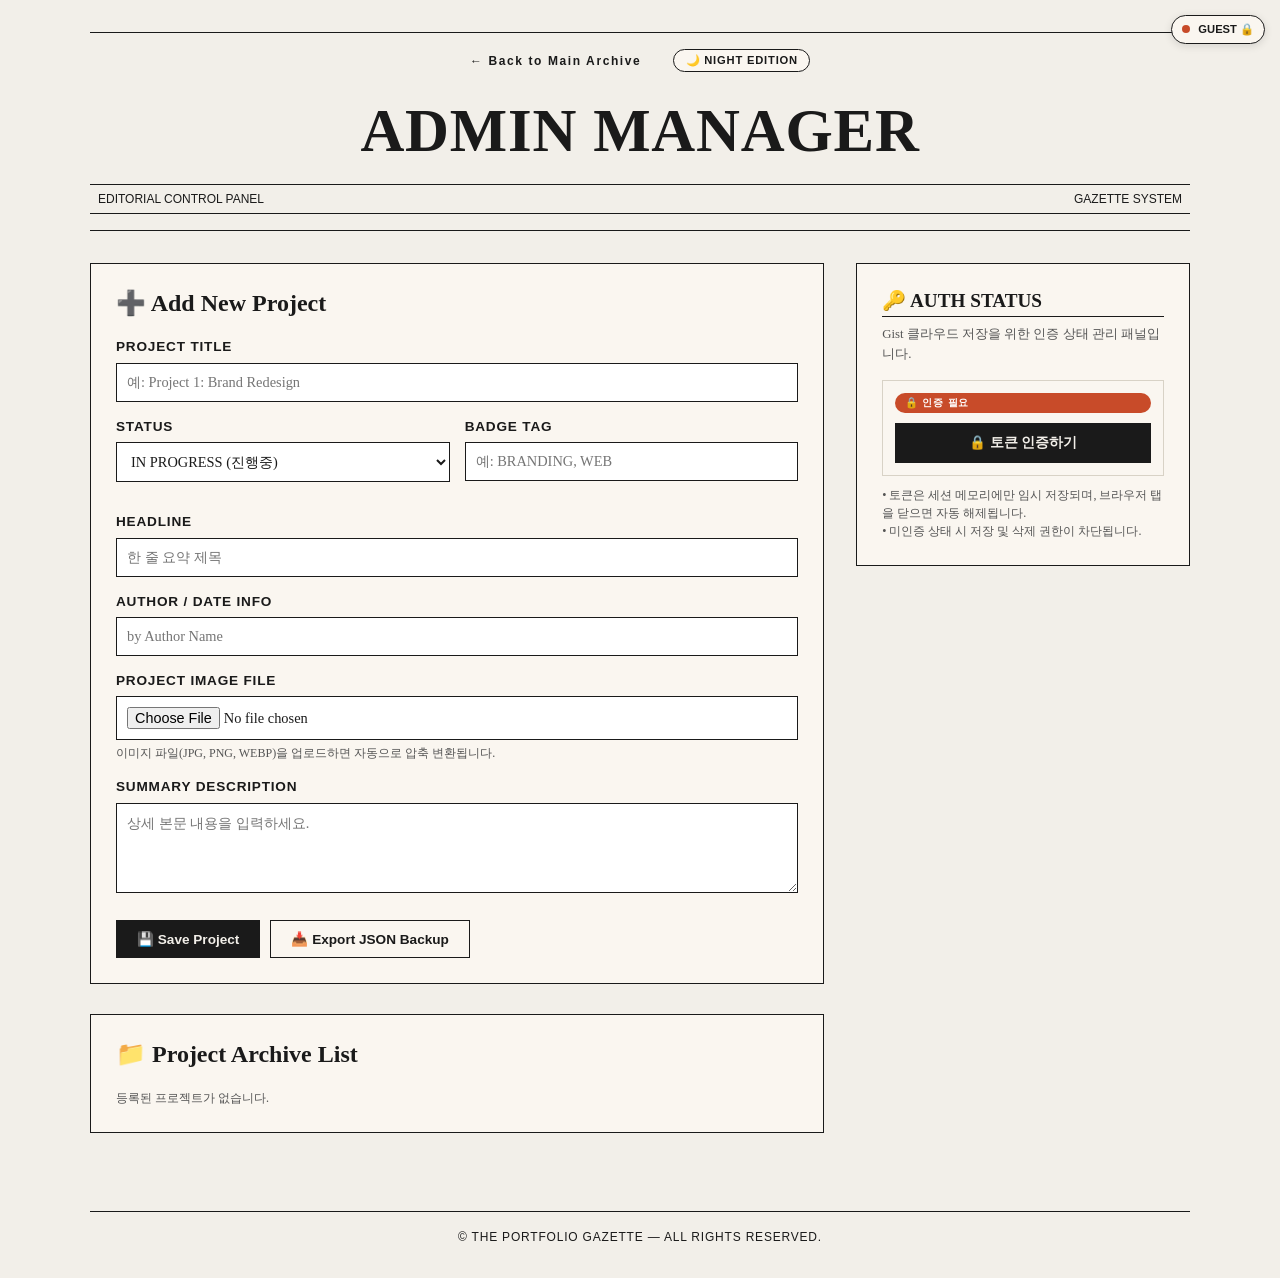
==== commit 2fc4575c: "Update admin.html" ====
--- a/admin.html
+++ b/admin.html
@@ -116,6 +116,7 @@
   </div>
 <!-- 기존 각 페이지 전용 JS 앞에 테마 스크립트 연결 -->
   <script src="js/theme.js"></script>
+  <script src="js/auth-guard.js"></script> <!-- 👈 상단 보안 위젯 스크립트 추가 -->
   <script src="js/admin.js"></script>
   
 </body>
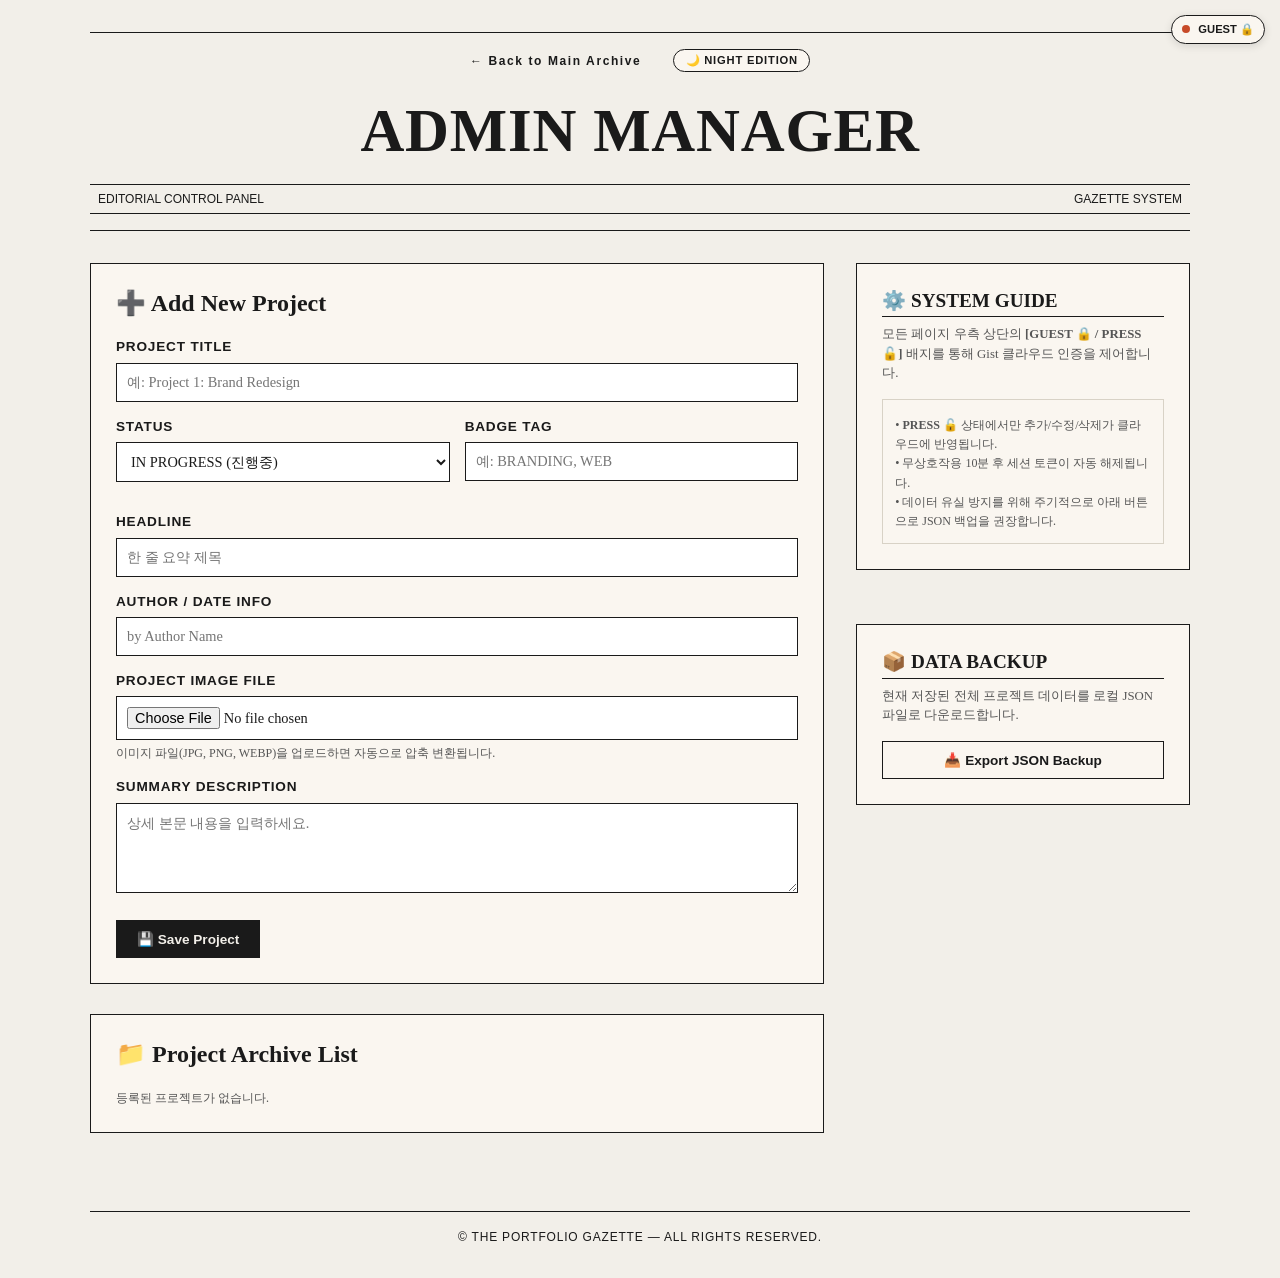
==== commit 2a424764: "Update admin.html" ====
--- a/admin.html
+++ b/admin.html
@@ -8,6 +8,7 @@
 </head>
 <body>
   <div class="gazette-container">
+    <!-- 상단 헤더 -->
     <header class="gazette-header">
       <nav class="top-nav">
         <a href="index.html" class="back-link">&larr; Back to Main Archive</a>
@@ -19,11 +20,11 @@
       </div>
     </header>
 
-    <!-- 메인 관리 영역 + 사이드바 2컬럼 그리드 -->
+    <!-- 메인 입력 영역 & 사이드바 2컬럼 그리드 -->
     <div class="admin-layout-grid">
-      <!-- 👈 왼쪽 메인 영역 (프로젝트 등록 & 목록) -->
+      <!-- 👈 왼쪽 메인 영역 (프로젝트 추가 & 목록) -->
       <main class="admin-main-column">
-        <!-- 프로젝트 추가 카드 -->
+        <!-- ➕ 프로젝트 신규 추가 카드 -->
         <section class="admin-card">
           <h2 class="edit-card-title">➕ Add New Project</h2>
 
@@ -71,53 +72,53 @@
 
             <div class="form-btn-group">
               <button type="submit" class="btn btn-primary">💾 Save Project</button>
-              <button type="button" id="export-json-btn" class="btn btn-secondary">📥 Export JSON Backup</button>
             </div>
           </form>
         </section>
 
-        <!-- 등록된 프로젝트 목록 카드 -->
+        <!-- 📁 등록된 프로젝트 목록 카드 -->
         <section class="admin-card">
           <h2 class="edit-card-title">📁 Project Archive List</h2>
           <div id="admin-projects-list">
-            <!-- js/admin.js 에서 동적 렌더링 -->
+            <!-- js/admin.js에서 동적 렌더링 -->
           </div>
         </section>
       </main>
 
-      <!-- 👉 오른쪽 사이드바 (토큰 인증 컨트롤 패널) -->
+      <!-- 👉 오른쪽 사이드바 (시스템 가이드 & 정보 패널) -->
       <aside class="admin-sidebar-column">
-        <div class="admin-card sidebar-widget">
-          <h4 class="widget-title">🔑 AUTH STATUS</h4>
-          <p class="widget-desc">Gist 클라우드 저장을 위한 인증 상태 관리 패널입니다.</p>
+        <section class="admin-card sidebar-widget">
+          <h4 class="widget-title">⚙️ SYSTEM GUIDE</h4>
+          <p class="widget-desc">
+            모든 페이지 우측 상단의 <strong>[GUEST 🔒 / PRESS 🔓]</strong> 배지를 통해 Gist 클라우드 인증을 제어합니다.
+          </p>
           
-          <div class="sidebar-auth-box">
-            <span id="auth-status-badge" class="badge auth-status-inactive">
-              🔒 인증 필요
-            </span>
-            <button type="button" id="auth-lock-btn" class="btn btn-primary btn-block">
-              🔒 토큰 인증하기
-            </button>
-          </div>
-
-          <div class="sidebar-info-box">
-            <small class="form-help-text">
-              • 토큰은 세션 메모리에만 임시 저장되며, 브라우저 탭을 닫으면 자동 해제됩니다.<br>
-              • 미인증 상태 시 저장 및 삭제 권한이 차단됩니다.
+          <div class="sidebar-info-box" style="background: var(--bg-card); padding: 12px; border: 1px solid var(--border-subtle); margin-top: 10px;">
+            <small class="form-help-text" style="line-height: 1.6;">
+              • <strong>PRESS 🔓</strong> 상태에서만 추가/수정/삭제가 클라우드에 반영됩니다.<br>
+              • 무상호작용 10분 후 세션 토큰이 자동 해제됩니다.<br>
+              • 데이터 유실 방지를 위해 주기적으로 아래 버튼으로 JSON 백업을 권장합니다.
             </small>
           </div>
-        </div>
+        </section>
+
+        <section class="admin-card sidebar-widget">
+          <h4 class="widget-title">📦 DATA BACKUP</h4>
+          <p class="widget-desc">현재 저장된 전체 프로젝트 데이터를 로컬 JSON 파일로 다운로드합니다.</p>
+          <button type="button" id="export-json-btn" class="btn btn-secondary btn-block">📥 Export JSON Backup</button>
+        </section>
       </aside>
     </div>
 
+    <!-- 푸터 -->
     <footer class="gazette-footer">
       <p>© THE PORTFOLIO GAZETTE — ALL RIGHTS RESERVED.</p>
     </footer>
   </div>
-<!-- 기존 각 페이지 전용 JS 앞에 테마 스크립트 연결 -->
+
+  <!-- 전역 스크립트 연결 -->
   <script src="js/theme.js"></script>
-  <script src="js/auth-guard.js"></script> <!-- 👈 상단 보안 위젯 스크립트 추가 -->
+  <script src="js/auth-guard.js"></script>
   <script src="js/admin.js"></script>
-  
 </body>
 </html>
--- a/styles/style.css
+++ b/styles/style.css
@@ -775,3 +775,56 @@
     grid-template-columns: 1fr;
   }
 }
+/* ==========================================
+   Circulation Stats Widget (방문자 통계)
+   ========================================== */
+.circulation-box {
+  background: var(--bg-card);
+  border: 1px solid var(--border-color);
+  padding: 12px;
+  font-family: sans-serif;
+  text-align: center;
+  margin-top: 0.5rem;
+}
+
+.circulation-grid {
+  display: flex;
+  justify-content: space-around;
+  align-items: center;
+}
+
+.circulation-label {
+  font-size: 0.65rem;
+  color: var(--text-muted);
+  display: block;
+  font-weight: bold;
+  letter-spacing: 0.05rem;
+}
+
+.circulation-value {
+  font-family: 'Playfair Display', serif;
+  font-size: 1.4rem;
+}
+
+.circulation-value-daily {
+  color: var(--accent-orange, #c84b29);
+}
+
+.circulation-value-total {
+  color: var(--text-main, #1a1a1a);
+}
+
+.circulation-divider {
+  width: 1px;
+  height: 30px;
+  background: var(--border-subtle, #ccc);
+}
+
+.circulation-notice {
+  font-size: 0.62rem;
+  color: var(--text-muted);
+  display: block;
+  margin-top: 8px;
+  border-top: 1px dashed var(--border-subtle, #ccc);
+  padding-top: 6px;
+}
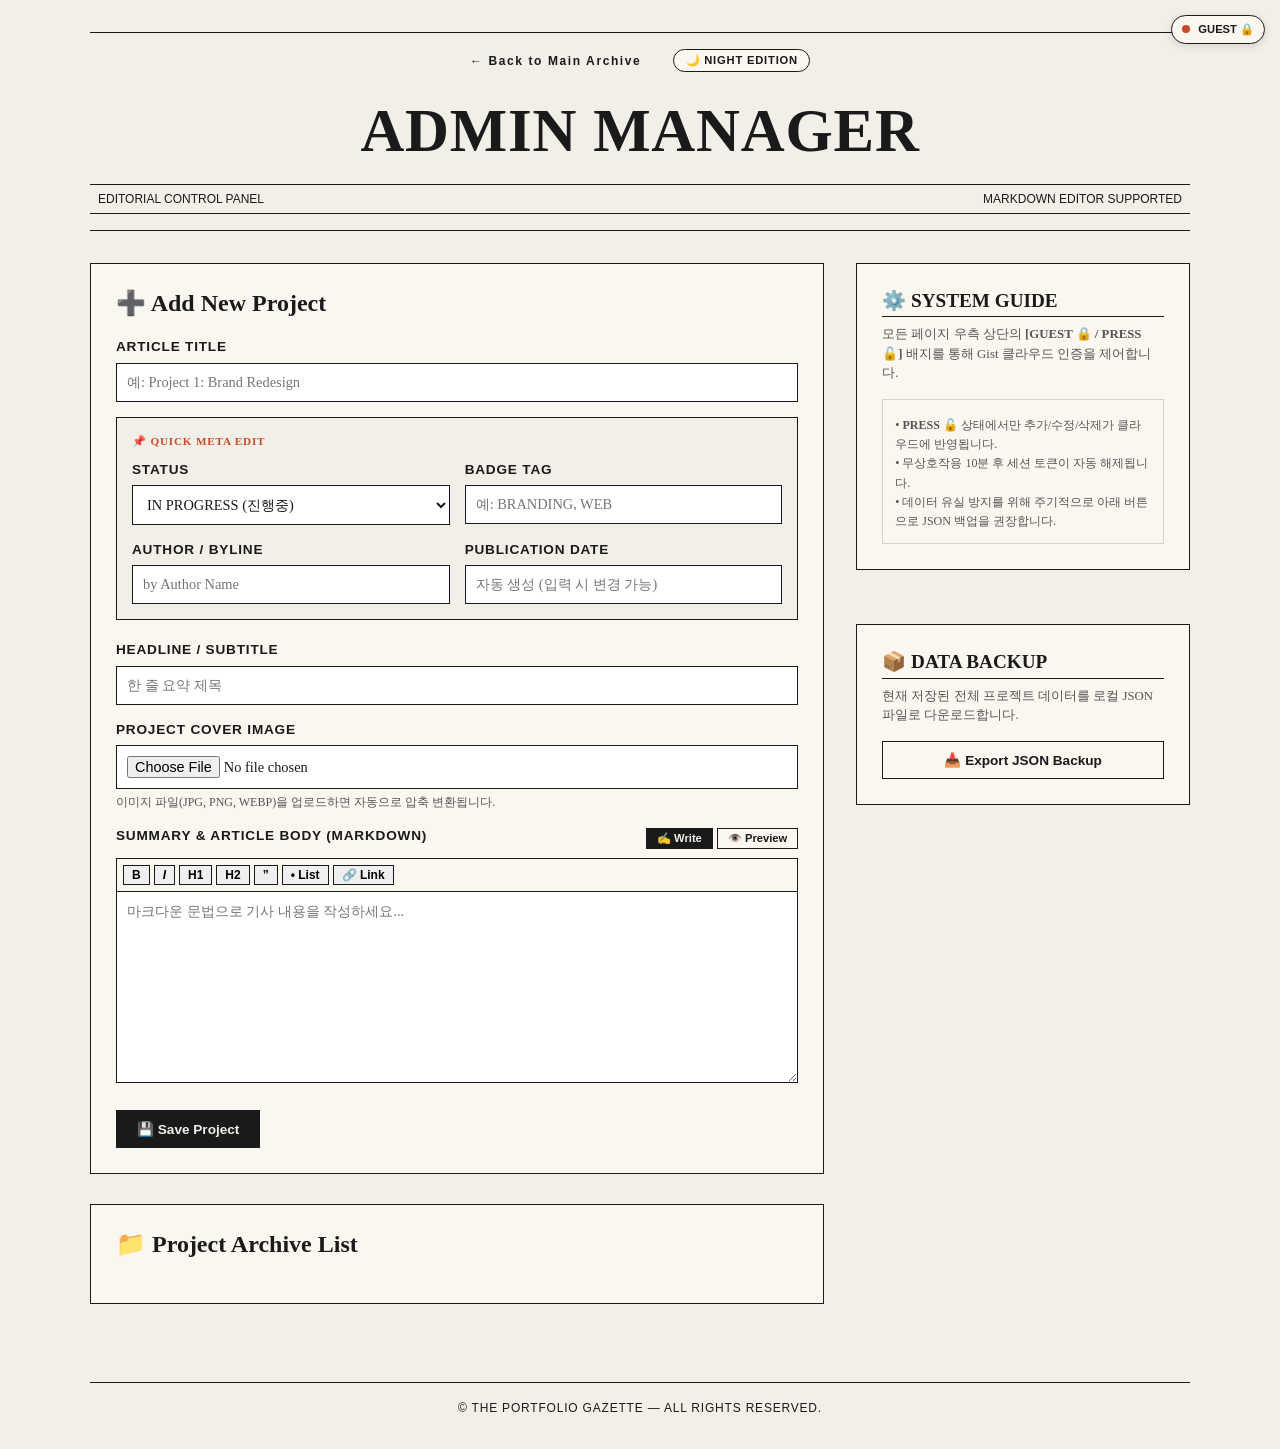
==== commit 13f7c50e: "Update admin.html" ====
--- a/admin.html
+++ b/admin.html
@@ -16,7 +16,7 @@
       <h1 class="main-title">ADMIN MANAGER</h1>
       <div class="header-meta-bar">
         <span>EDITORIAL CONTROL PANEL</span>
-        <span>GAZETTE SYSTEM</span>
+        <span>MARKDOWN EDITOR SUPPORTED</span>
       </div>
     </header>
 
@@ -24,50 +24,91 @@
     <div class="admin-layout-grid">
       <!-- 👈 왼쪽 메인 영역 (프로젝트 추가 & 목록) -->
       <main class="admin-main-column">
-        <!-- ➕ 프로젝트 신규 추가 카드 -->
+        <!-- ➕ 프로젝트 신규 추가 카드 (edit.html UI 스타일 연동) -->
         <section class="admin-card">
           <h2 class="edit-card-title">➕ Add New Project</h2>
 
           <form id="project-form" class="admin-form">
+            <!-- 1. 기사 타이틀 -->
             <div class="form-group">
-              <label for="p-title" class="form-label">Project Title</label>
+              <label for="p-title" class="form-label">Article Title</label>
               <input type="text" id="p-title" class="form-input" required placeholder="예: Project 1: Brand Redesign">
             </div>
 
-            <div class="form-grid-2">
-              <div class="form-group">
-                <label for="p-status" class="form-label">Status</label>
-                <select id="p-status" class="form-select">
-                  <option value="IN PROGRESS">IN PROGRESS (진행중)</option>
-                  <option value="COMPLETED">COMPLETED (완료)</option>
-                  <option value="DROPPED">DROPPED (폐기)</option>
-                </select>
+            <!-- 2. 상단 중요 정보 가로 그리드 박스 -->
+            <div class="quick-meta-box">
+              <span class="quick-meta-title">📌 QUICK META EDIT</span>
+              
+              <div class="form-grid-2">
+                <div class="form-group grid-mb-clear">
+                  <label for="p-status" class="form-label">Status</label>
+                  <select id="p-status" class="form-select">
+                    <option value="IN PROGRESS">IN PROGRESS (진행중)</option>
+                    <option value="COMPLETED">COMPLETED (완료)</option>
+                    <option value="DROPPED">DROPPED (폐기)</option>
+                  </select>
+                </div>
+
+                <div class="form-group grid-mb-clear">
+                  <label for="p-tag" class="form-label">Badge Tag</label>
+                  <input type="text" id="p-tag" class="form-input" placeholder="예: BRANDING, WEB">
+                </div>
               </div>
-              <div class="form-group">
-                <label for="p-tag" class="form-label">Badge Tag</label>
-                <input type="text" id="p-tag" class="form-input" placeholder="예: BRANDING, WEB">
+
+              <div class="form-grid-2 grid-mb-clear">
+                <div class="form-group grid-mb-clear">
+                  <label for="p-author" class="form-label">Author / Byline</label>
+                  <input type="text" id="p-author" class="form-input" placeholder="by Author Name">
+                </div>
+
+                <div class="form-group grid-mb-clear">
+                  <label for="p-date" class="form-label">Publication Date</label>
+                  <input type="text" id="p-date" class="form-input" placeholder="자동 생성 (입력 시 변경 가능)">
+                </div>
               </div>
             </div>
 
+            <!-- 3. 헤드라인 요약 -->
             <div class="form-group">
-              <label for="p-headline" class="form-label">Headline</label>
+              <label for="p-headline" class="form-label">Headline / Subtitle</label>
               <input type="text" id="p-headline" class="form-input" required placeholder="한 줄 요약 제목">
             </div>
 
+            <!-- 4. 커버 이미지 업로드 -->
             <div class="form-group">
-              <label for="p-author" class="form-label">Author / Date Info</label>
-              <input type="text" id="p-author" class="form-input" placeholder="by Author Name">
-            </div>
-
-            <div class="form-group">
-              <label for="p-image-file" class="form-label">Project Image File</label>
+              <label for="p-image-file" class="form-label">Project Cover Image</label>
               <input type="file" id="p-image-file" class="form-file-input" accept="image/*" required>
               <small class="form-help-text">이미지 파일(JPG, PNG, WEBP)을 업로드하면 자동으로 압축 변환됩니다.</small>
             </div>
 
+            <!-- 5. 📝 마크다운 에디터 & 라이브 프리뷰 영역 -->
             <div class="form-group">
-              <label for="p-summary" class="form-label">Summary Description</label>
-              <textarea id="p-summary" class="form-textarea" rows="4" required placeholder="상세 본문 내용을 입력하세요."></textarea>
+              <div class="editor-header-bar">
+                <label for="p-summary" class="form-label">Summary & Article Body (Markdown)</label>
+                
+                <!-- 탭 버튼 -->
+                <div class="editor-mode-tabs">
+                  <button type="button" id="btn-mode-write" class="btn btn-tab btn-tab-active">✍️ Write</button>
+                  <button type="button" id="btn-mode-preview" class="btn btn-tab btn-tab-inactive">👁️ Preview</button>
+                </div>
+              </div>
+
+              <!-- 마크다운 툴바 -->
+              <div id="md-toolbar" class="md-toolbar">
+                <button type="button" class="btn md-toolbar-btn" data-md="bold" title="Bold"><b>B</b></button>
+                <button type="button" class="btn md-toolbar-btn" data-md="italic" title="Italic"><i>I</i></button>
+                <button type="button" class="btn md-toolbar-btn" data-md="h1" title="Header 1">H1</button>
+                <button type="button" class="btn md-toolbar-btn" data-md="h2" title="Header 2">H2</button>
+                <button type="button" class="btn md-toolbar-btn" data-md="quote" title="Quote">”</button>
+                <button type="button" class="btn md-toolbar-btn" data-md="list" title="List">• List</button>
+                <button type="button" class="btn md-toolbar-btn" data-md="link" title="Link">🔗 Link</button>
+              </div>
+
+              <!-- 본문 입력창 -->
+              <textarea id="p-summary" class="form-textarea md-textarea" rows="10" required placeholder="마크다운 문법으로 기사 내용을 작성하세요..."></textarea>
+
+              <!-- 라이브 프리뷰 창 -->
+              <div id="md-preview" class="md-preview-box"></div>
             </div>
 
             <div class="form-btn-group">
--- a/styles/style.css
+++ b/styles/style.css
@@ -828,3 +828,91 @@
   border-top: 1px dashed var(--border-subtle, #ccc);
   padding-top: 6px;
 }
+/* ==========================================
+   Article Editor & Markdown Toolbar (edit.html)
+   ========================================== */
+.quick-meta-box {
+  background: var(--bg-color);
+  border: 1px solid var(--border-color);
+  padding: 15px;
+  margin-bottom: 20px;
+}
+
+.quick-meta-title {
+  font-size: 0.7rem;
+  font-weight: bold;
+  letter-spacing: 0.05rem;
+  color: var(--accent-orange, #c84b29);
+  display: block;
+  margin-bottom: 10px;
+}
+
+.grid-mb-clear {
+  margin-bottom: 0;
+}
+
+.editor-header-bar {
+  display: flex;
+  justify-content: space-between;
+  align-items: center;
+  margin-bottom: 6px;
+}
+
+.editor-mode-tabs {
+  display: flex;
+  gap: 4px;
+}
+
+.btn-tab {
+  padding: 3px 10px;
+  font-size: 0.7rem;
+}
+
+.btn-tab-active {
+  background: var(--text-main);
+  color: var(--bg-color);
+}
+
+.btn-tab-inactive {
+  background: var(--bg-card);
+  color: var(--text-main);
+}
+
+/* 마크다운 툴바 스타일 */
+.md-toolbar {
+  display: flex;
+  gap: 4px;
+  flex-wrap: wrap;
+  background: var(--bg-card);
+  border: 1px solid var(--border-color);
+  border-bottom: none;
+  padding: 6px;
+}
+
+.md-toolbar-btn {
+  padding: 2px 8px;
+  font-size: 0.75rem;
+}
+
+/* 에디터 본문 및 라이브 프리뷰 창 */
+.md-textarea {
+  border-top-left-radius: 0;
+  border-top-right-radius: 0;
+}
+
+.md-preview-box {
+  display: none;
+  min-height: 250px;
+  background: var(--bg-card);
+  border: 1px solid var(--border-color);
+  padding: 15px;
+  font-family: 'Source Serif 4', Georgia, serif;
+  line-height: 1.7;
+}
+
+.md-preview-box blockquote {
+  border-left: 3px solid var(--accent-orange, #c84b29);
+  padding-left: 10px;
+  font-style: italic;
+  margin: 10px 0;
+}
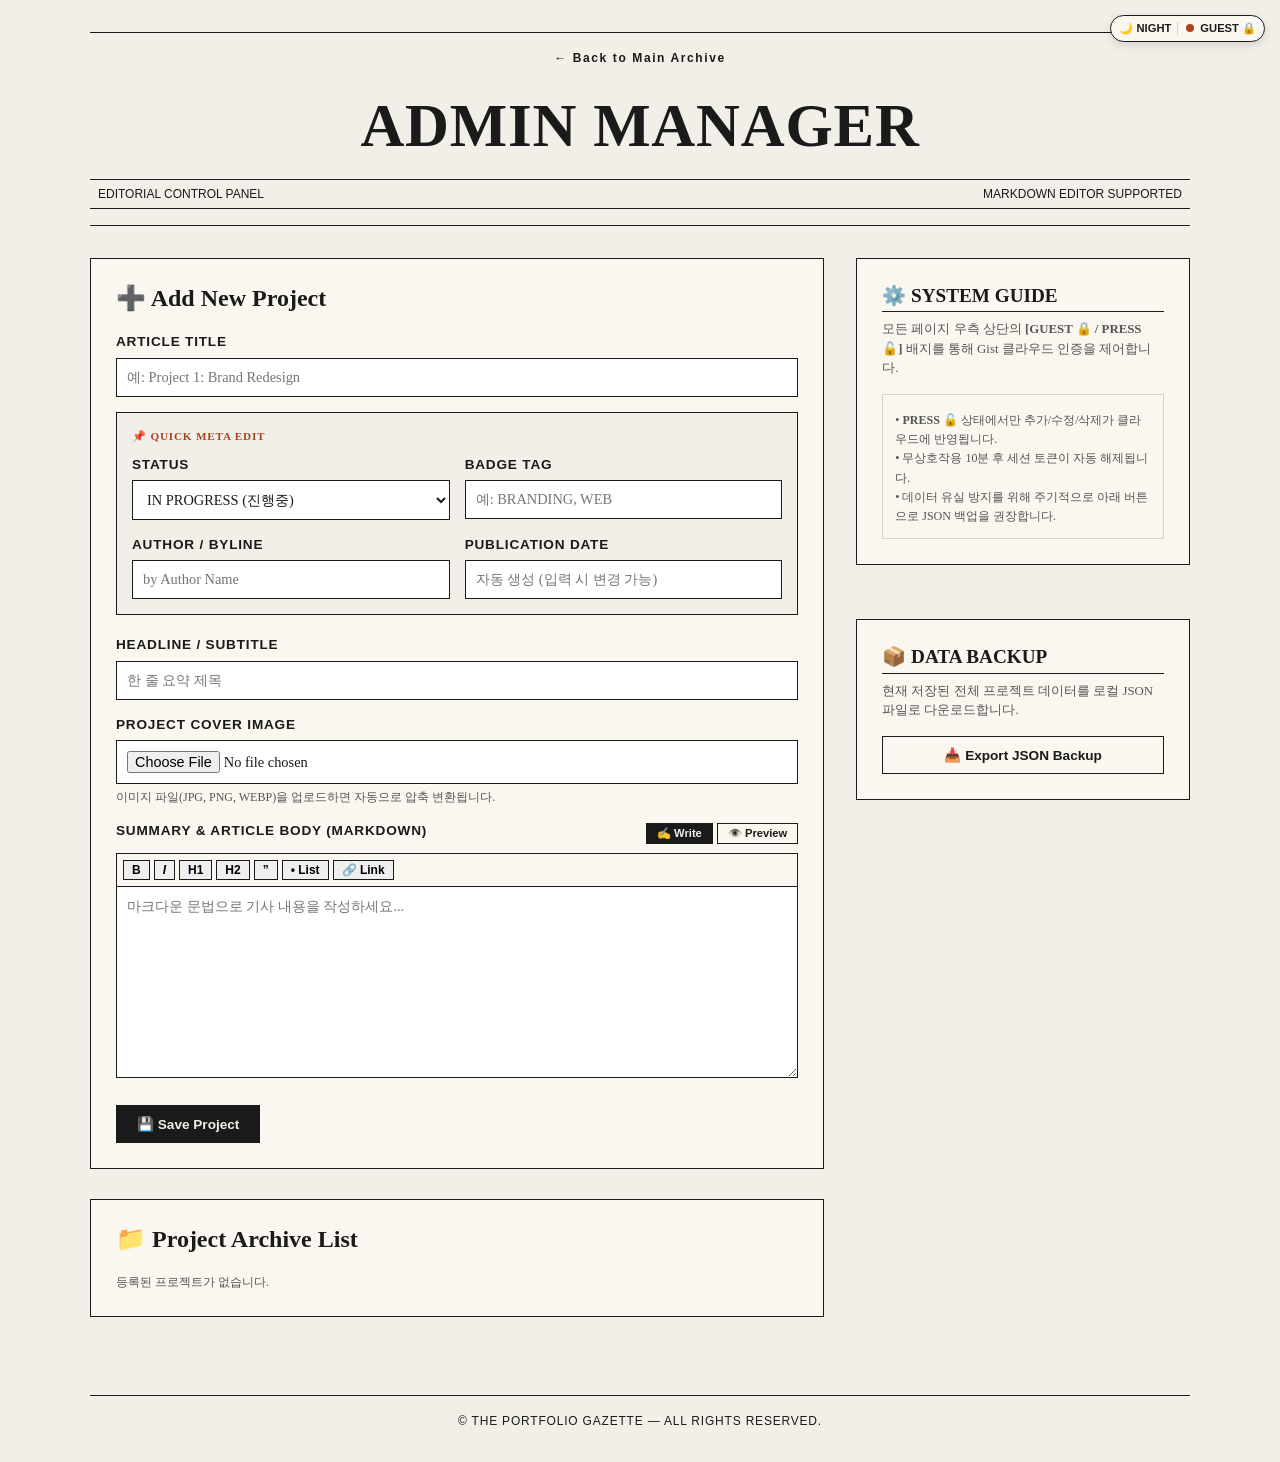
==== commit dfd3df4d: "Update admin.html" ====
--- a/admin.html
+++ b/admin.html
@@ -158,7 +158,6 @@
   </div>
 
   <!-- 전역 스크립트 연결 -->
-  <script src="js/theme.js"></script>
   <script src="js/auth-guard.js"></script>
   <script src="js/admin.js"></script>
 </body>
--- a/styles/style.css
+++ b/styles/style.css
@@ -9,9 +9,11 @@
   --text-muted: #555555;
   --border-color: #1a1a1a;
   --border-subtle: #d8d2c6;
-  --accent-orange: #c84b29;
-  --accent-green: #2d6a4f;
-  --accent-gray: #6c757d;
+/* 🎨 눈이 편안한 톤으로 아래 4줄 교체/추가 */
+  --accent-orange: #a84325;       /* 2차 확인 및 경고 (차분한 테라코타) */
+  --accent-inprogress: #b85d19;   /* IN PROGRESS (가넷 브라운) */
+  --accent-green: #2d6a4f;        /* COMPLETED (딥 포레스트 그린) */
+  --accent-gray: #6c757d;         /* DROPPED / DISABLED (쿨 그레이) */
   --shadow-color: rgba(0, 0, 0, 0.08);
 }
 
@@ -916,3 +918,91 @@
   font-style: italic;
   margin: 10px 0;
 }
+/* 👈 styles/style.css 파일 맨 밑(가장 아래)에 붙여넣기 */
+
+/* ==========================================
+   Article Editor & Markdown Toolbar (edit.html & admin.html)
+   ========================================== */
+.quick-meta-box {
+  background: var(--bg-color);
+  border: 1px solid var(--border-color);
+  padding: 15px;
+  margin-bottom: 20px;
+}
+
+.quick-meta-title {
+  font-size: 0.7rem;
+  font-weight: bold;
+  letter-spacing: 0.05rem;
+  color: var(--accent-orange);
+  display: block;
+  margin-bottom: 10px;
+}
+
+.grid-mb-clear {
+  margin-bottom: 0;
+}
+
+.editor-header-bar {
+  display: flex;
+  justify-content: space-between;
+  align-items: center;
+  margin-bottom: 6px;
+}
+
+.editor-mode-tabs {
+  display: flex;
+  gap: 4px;
+}
+
+.btn-tab {
+  padding: 3px 10px;
+  font-size: 0.7rem;
+}
+
+.btn-tab-active {
+  background: var(--text-main);
+  color: var(--bg-color);
+}
+
+.btn-tab-inactive {
+  background: var(--bg-card);
+  color: var(--text-main);
+}
+
+.md-toolbar {
+  display: flex;
+  gap: 4px;
+  flex-wrap: wrap;
+  background: var(--bg-card);
+  border: 1px solid var(--border-color);
+  border-bottom: none;
+  padding: 6px;
+}
+
+.md-toolbar-btn {
+  padding: 2px 8px;
+  font-size: 0.75rem;
+}
+
+.md-textarea {
+  border-top-left-radius: 0;
+  border-top-right-radius: 0;
+}
+
+.md-preview-box {
+  display: none;
+  min-height: 250px;
+  background: var(--bg-card);
+  border: 1px solid var(--border-color);
+  padding: 15px;
+  font-family: 'Source Serif 4', Georgia, serif;
+  line-height: 1.7;
+}
+
+.md-preview-box blockquote {
+  border-left: 3px solid var(--accent-orange);
+  padding-left: 10px;
+  font-style: italic;
+  margin: 10px 0;
+}
